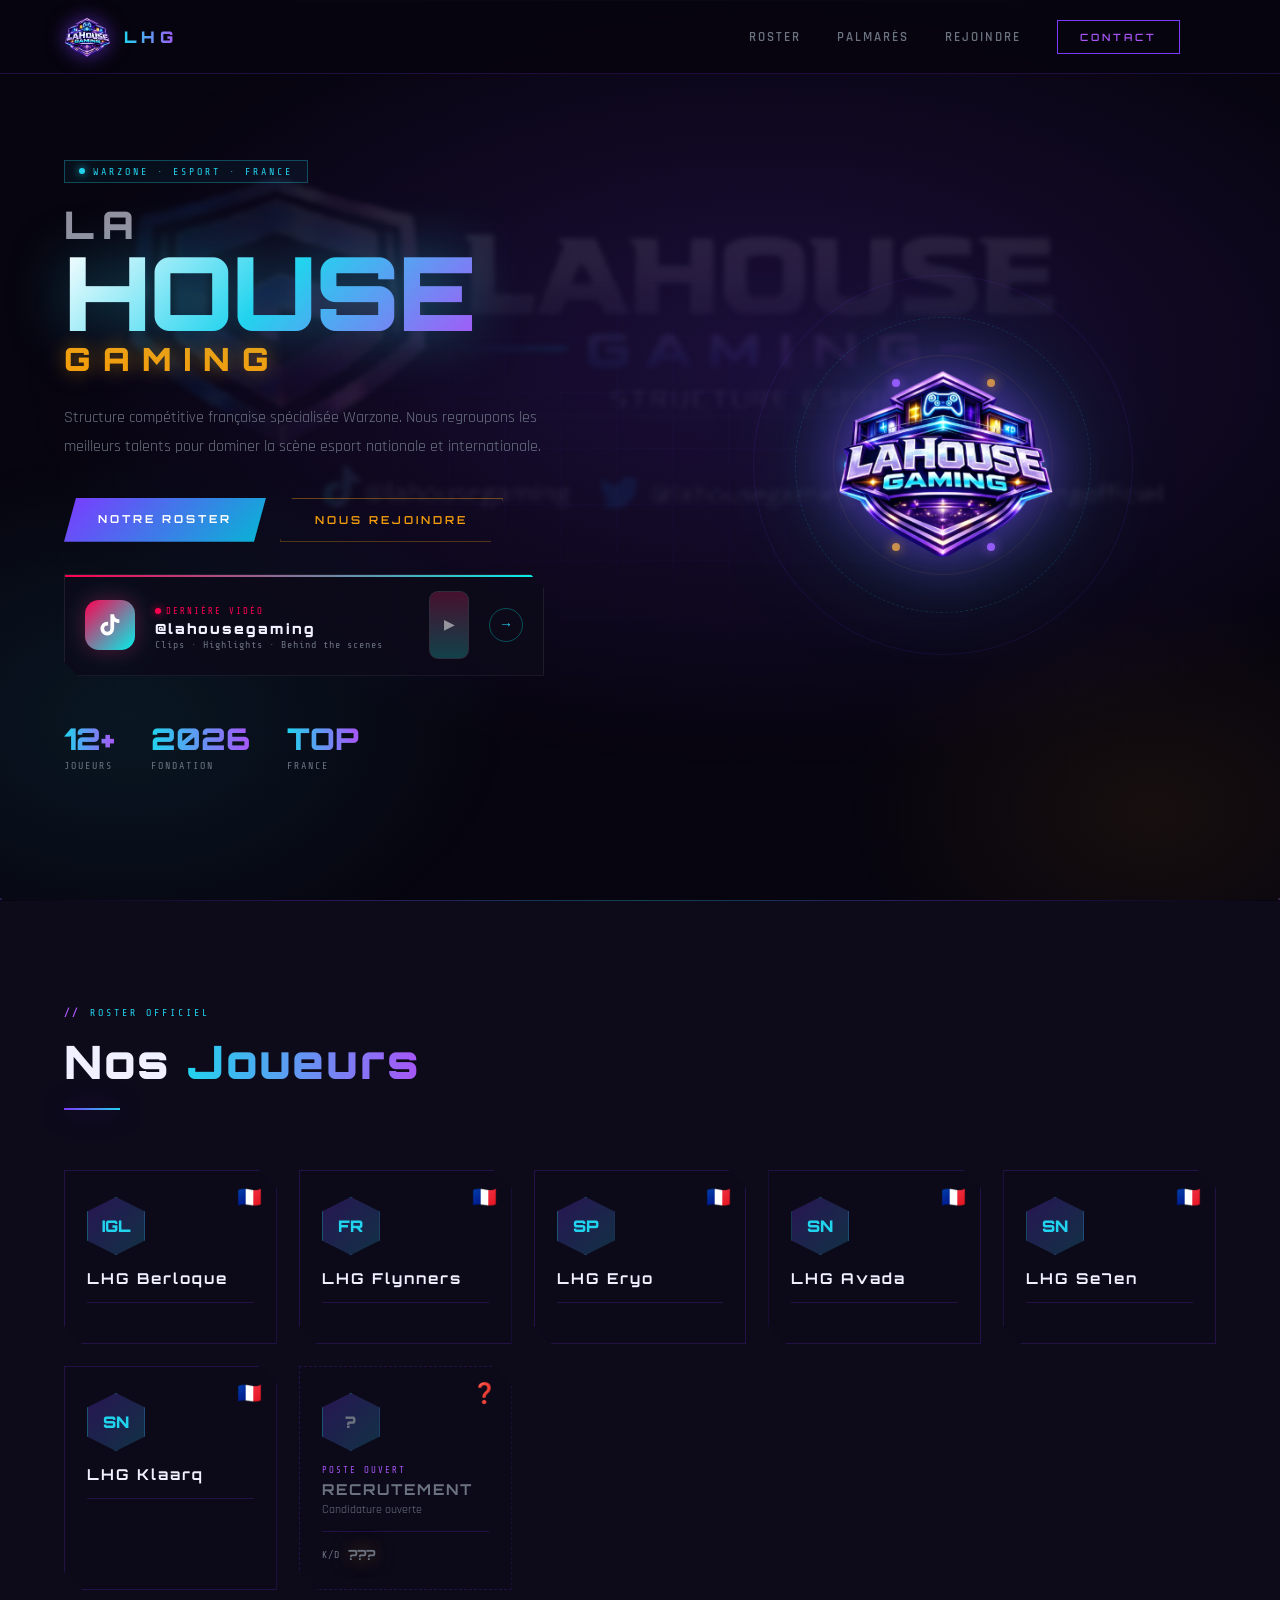
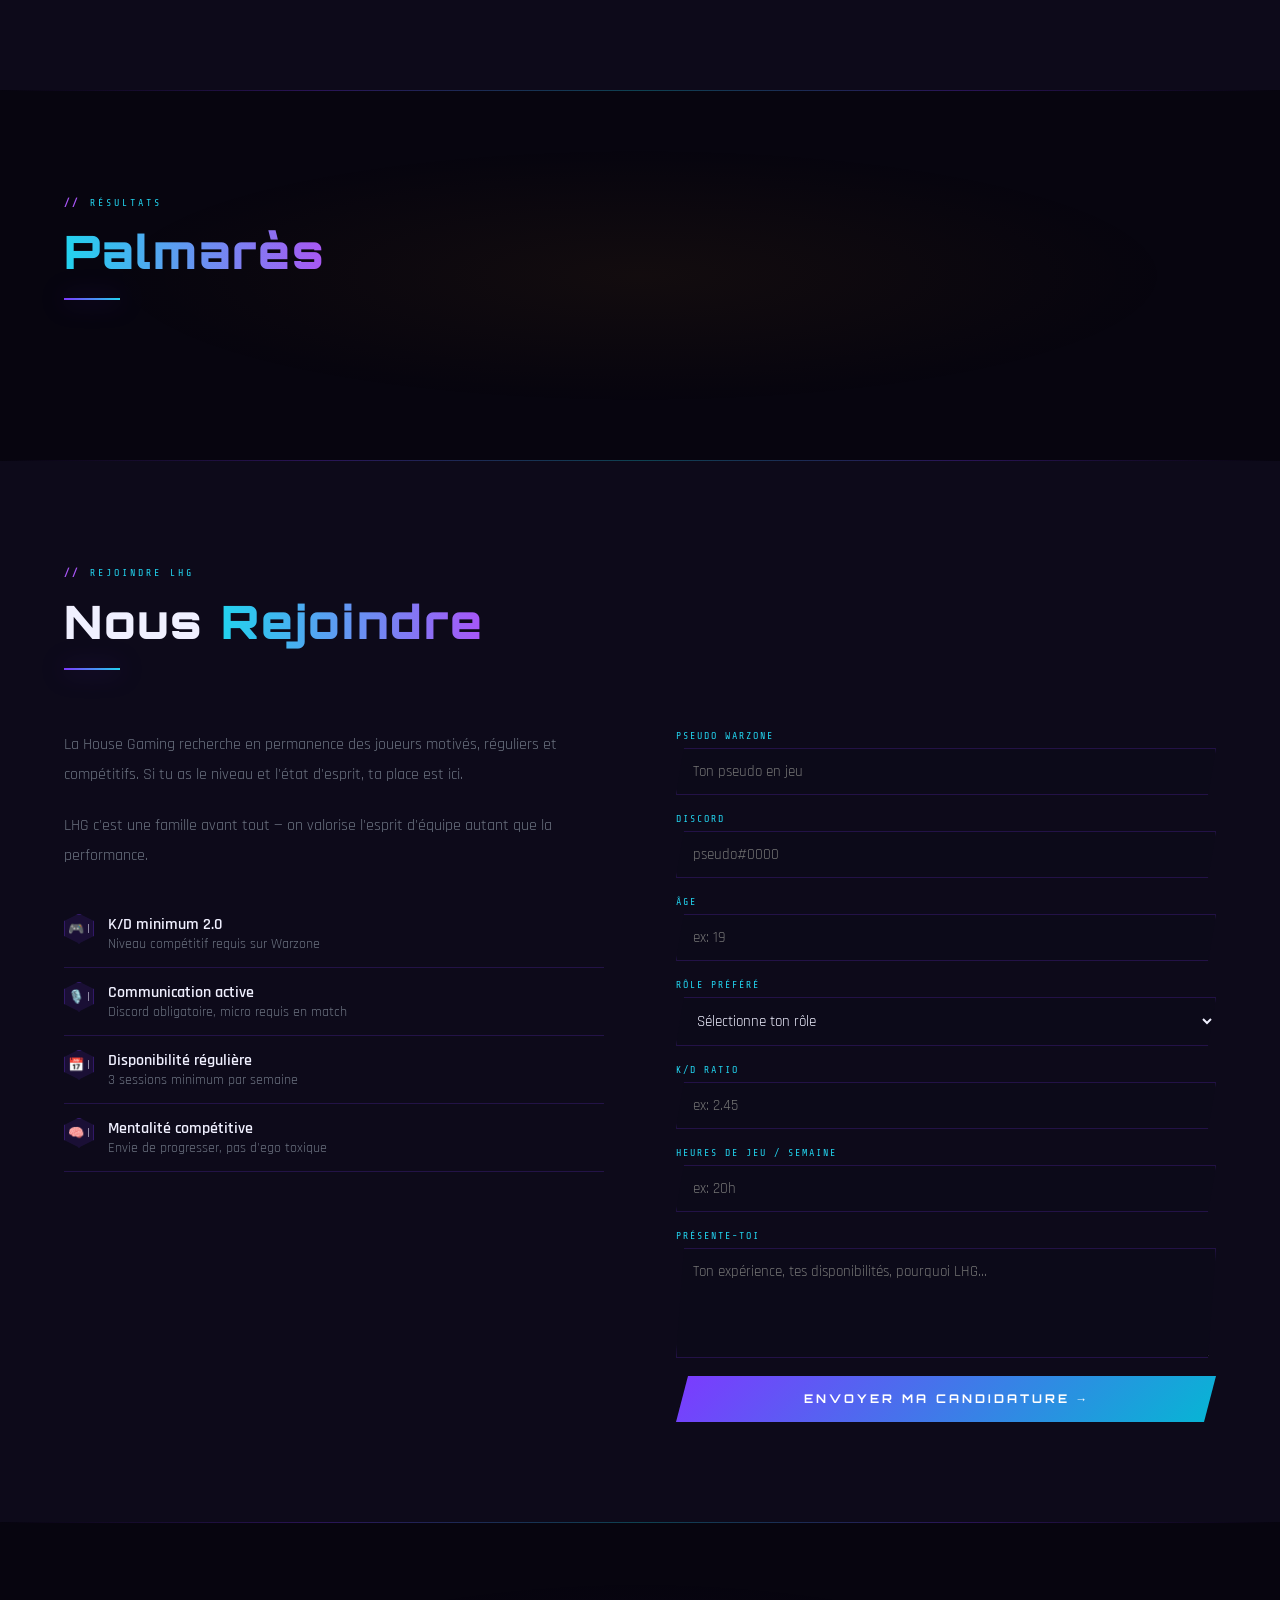
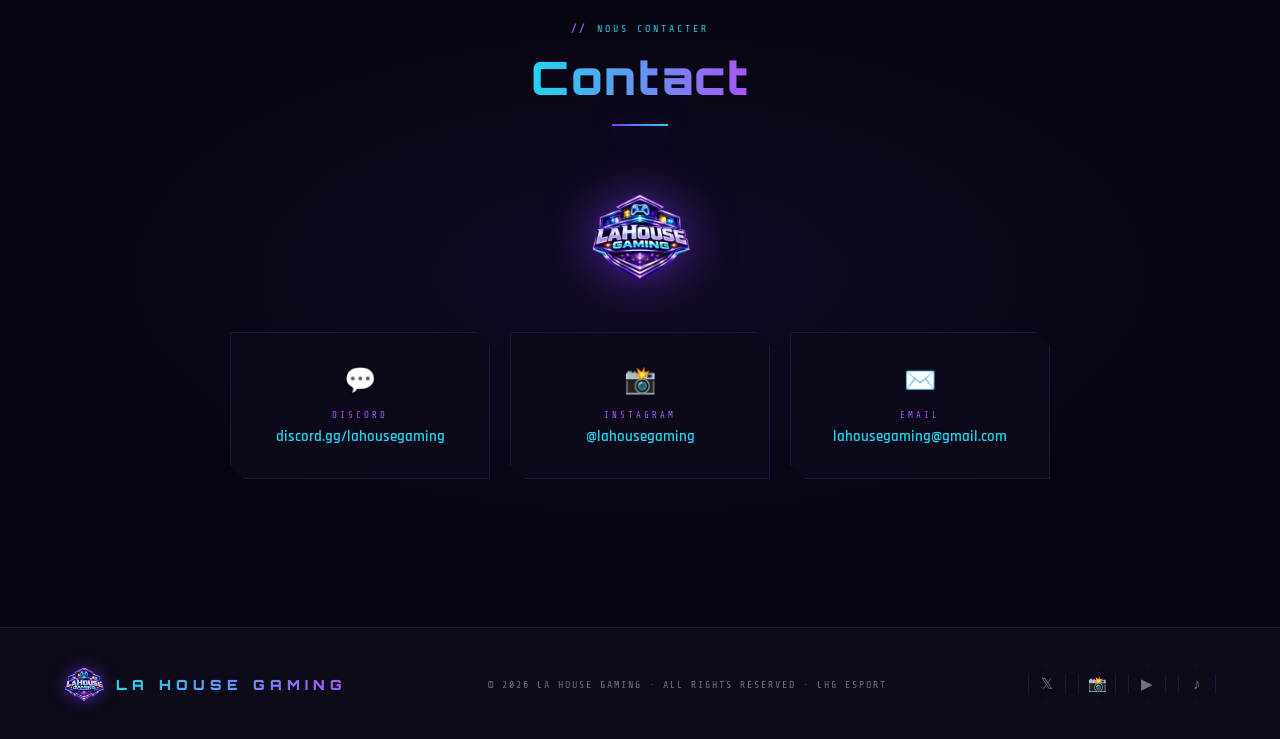
==== index.html @ 3439e213 "Add files via upload" ====
<!DOCTYPE html>
<html lang="fr">
<head>
<meta charset="UTF-8">
<meta name="viewport" content="width=device-width, initial-scale=1.0">
<title>La House Gaming | LHG — Structure Warzone Officielle</title>
<link href="https://fonts.googleapis.com/css2?family=Orbitron:wght@400;600;700;900&family=Rajdhani:wght@300;400;500;600;700&family=Share+Tech+Mono&display=swap" rel="stylesheet">
<link rel="stylesheet" href="styles.css">
</head>
<body>

<!-- CURSOR -->
<div id="cur"></div>
<div id="cur-ring"></div>
<canvas id="pc"></canvas>
<div id="toast"></div>

<!-- ANNONCE BAR -->
<div id="ann"><button class="ann-close" onclick="closeAnn()">✕</button><span id="ann-txt"></span></div>

<!-- ════════════ ADMIN LOGIN (Alt+S) ════════════ -->
<div id="adm-ov">
  <div id="adm-box">
    <button class="ac" onclick="closeLogin()">✕</button>
    <div class="at">⚙ ADMIN ACCESS</div>
    <div class="as">// ACCÈS RESTREINT · LHG STAFF ONLY</div>
    <div class="afg"><label class="afl">Identifiant</label><input type="text" id="au" class="afi" placeholder="Username" autocomplete="off"></div>
    <div class="afg"><label class="afl">Mot de passe</label><input type="password" id="apw" class="afi" placeholder="••••••••" autocomplete="off"></div>
    <div id="adm-err">⚠ Identifiants incorrects</div>
    <button class="abtn" onclick="doLogin()">CONNEXION →</button>
  </div>
</div>

<!-- ════════════ ADMIN PANEL ════════════ -->
<div id="adm-panel">
  <div class="apnav">
    <div class="apbrand"><img src="images/logo.png" alt="LHG"><span class="apbrand-t">LHG ADMIN</span><span class="ap-badge">PANEL v2.0</span></div>
    <button class="aplogt" onclick="logoutAdmin()">⏻ DÉCONNEXION</button>
  </div>
  <div class="ap-body">
    <div class="ap-top">
      <div class="ap-top-t">TABLEAU DE BORD</div>
      <div class="ap-dt" id="ap-dt"></div>
    </div>

    <!-- Tabs -->
    <div class="ap-tabs">
      <button class="ap-tab active" onclick="switchTab('overview')">📊 | Vue d'ensemble</button>
      <button class="ap-tab" onclick="switchTab('candidatures')">📋 | Candidatures</button>
      <button class="ap-tab" onclick="switchTab('content')">✏️ | Contenu</button>
      <button class="ap-tab" onclick="switchTab('design')">🎨 | Design</button>
      <button class="ap-tab" onclick="switchTab('reseaux')">🔗 | Réseaux</button>
      <button class="ap-tab" onclick="switchTab('settings')">⚙️ | Paramètres</button>
    </div>

    <!-- TAB: Overview -->
    <div class="ap-tab-content active" id="tab-overview">
      <div class="stats-grid" id="stats-grid"></div>
      <div class="apgrid">
        <div class="apc cc"><div class="apc-ico">📋 |</div><div class="apc-t">CANDIDATURES</div><div class="apc-d">Voir et gérer les candidatures reçues.</div><button class="apbtn c" onclick="switchTab('candidatures')">OUVRIR</button></div>
        <div class="apc cg"><div class="apc-ico">📢 |</div><div class="apc-t">ANNONCE RAPIDE</div><div class="apc-d">Publier un message en haut du site.</div><button class="apbtn g" onclick="openM('annonce')">PUBLIER</button></div>
        <div class="apc cv"><div class="apc-ico">👀  |</div><div class="apc-t">APERÇU SITE</div><div class="apc-d">Fermer le panel et voir le site public.</div><button class="apbtn v" onclick="closePanel()">VOIR LE SITE</button></div>
        <div class="apc cg"><div class="apc-ico">📥 |</div><div class="apc-t">EXPORTER CANDIDATURES</div><div class="apc-d">Télécharger toutes les candidatures en JSON.</div><button class="apbtn g" onclick="exportCands()">EXPORTER</button></div>
      </div>
    </div>

    <!-- TAB: Candidatures -->
    <div class="ap-tab-content" id="tab-candidatures">
      <div class="ap-st">CANDIDATURES REÇUES <span class="ap-cb" id="c-badge">0</span></div>
      <div style="display:flex;gap:10px;margin-bottom:20px;flex-wrap:wrap">
        <button class="apbtn c" onclick="filterCands('all')">Toutes</button>
        <button class="apbtn c" onclick="filterCands('new')">🆕 | Nouvelles</button>
        <button class="apbtn c" onclick="filterCands('ok')">✅ | Acceptées</button>
        <button class="apbtn c" onclick="filterCands('ko')">❌ | Refusées</button>
        <button class="apbtn g" onclick="exportCands()">💾 | Exporter JSON</button>
        <button class="apbtn r" onclick="openM('delallcands')">🗑 | Tout supprimer</button>
      </div>
      <div id="c-wrap"></div>
    </div>

    <!-- TAB: Contenu -->
    <div class="ap-tab-content" id="tab-content">
      <div class="apgrid">
        <div class="apc cv"><div class="apc-ico">✍️ |</div><div class="apc-t">TEXTE D'ACCUEIL</div><div class="apc-d">Modifier la description principale du site.</div><button class="apbtn v" onclick="openM('desc')">MODIFIER</button></div>
        <div class="apc cc"><div class="apc-ico">👥 |</div><div class="apc-t">AJOUTER JOUEUR</div><div class="apc-d">Ajouter un joueur au roster officiel.</div><button class="apbtn c" onclick="openM('roster')">AJOUTER</button></div>
        <div class="apc cg"><div class="apc-ico">🏆 |</div><div class="apc-t">AJOUTER RÉSULTAT</div><div class="apc-d">Nouveau résultat dans le palmarès.</div><button class="apbtn g" onclick="openM('palmares')">AJOUTER</button></div>
        <div class="apc cv"><div class="apc-ico">📢 |</div><div class="apc-t">BANDEAU ANNONCE</div><div class="apc-d">Message visible en haut de toutes les pages.</div><button class="apbtn v" onclick="openM('annonce')">GÉRER</button></div>
        <div class="apc cc"><div class="apc-ico">📊 |</div><div class="apc-t">STATS HERO</div><div class="apc-d">Modifier les 3 chiffres clés affichés en accueil.</div><button class="apbtn c" onclick="openM('herostats')">MODIFIER</button></div>
        <div class="apc cg"><div class="apc-ico">🎮 |</div><div class="apc-t">CRITÈRES RECRUTEMENT</div><div class="apc-d">Changer le K/D minimum et les critères affichés.</div><button class="apbtn g" onclick="openM('recrit')">MODIFIER</button></div>
        <div class="apc cv"><div class="apc-ico">📱 |</div><div class="apc-t">LIEN TIKTOK</div><div class="apc-d">Mettre à jour l'URL du compte TikTok.</div><button class="apbtn v" onclick="openM('tiktok')">MODIFIER</button></div>
        <div class="apc cc"><div class="apc-ico">🗓️ |</div><div class="apc-t">PROCHAIN TOURNOI</div><div class="apc-d">Afficher un compte à rebours sur le site.</div><button class="apbtn c" onclick="openM('countdown')">CONFIGURER</button></div>
      </div>
    </div>

    <!-- TAB: Design -->
    <div class="ap-tab-content" id="tab-design">
      <div class="apgrid">
        <div class="apc cv"><div class="apc-ico">🎨 |</div><div class="apc-t">COULEUR PRINCIPALE</div><div class="apc-d">Changer la couleur cyan du site en temps réel.</div><button class="apbtn v" onclick="openM('color1')">CHANGER</button></div>
        <div class="apc cg"><div class="apc-ico">💜 |</div><div class="apc-t">COULEUR VIOLET</div><div class="apc-d">Modifier la couleur violet/accent secondaire.</div><button class="apbtn g" onclick="openM('color2')">CHANGER</button></div>
        <div class="apc cc"><div class="apc-ico">✨ |</div><div class="apc-t">INTENSITÉ PARTICULES</div><div class="apc-d">Régler le nombre de particules en arrière-plan.</div><button class="apbtn c" onclick="openM('particles')">RÉGLER</button></div>
        <div class="apc cv"><div class="apc-ico">🖼️ |</div><div class="apc-t">TITRE DU SITE</div><div class="apc-d">Modifier le titre affiché dans l'onglet du navigateur.</div><button class="apbtn v" onclick="openM('title')">MODIFIER</button></div>
        <div class="apc cg"><div class="apc-ico">🌑 |</div><div class="apc-t">MODE SOMBRE/CLAIR</div><div class="apc-d">Basculer entre différents thèmes de fond.</div><button class="apbtn g" onclick="openM('theme')">CHANGER</button></div>
        <div class="apc cc"><div class="apc-ico">🔠 |</div><div class="apc-t">SLOGAN HERO</div><div class="apc-d">Modifier le texte "WARZONE · ESPORT · FRANCE".</div><button class="apbtn c" onclick="openM('slogan')">MODIFIER</button></div>
      </div>
    </div>

    <!-- TAB: Réseaux -->
    <div class="ap-tab-content" id="tab-reseaux">
      <div class="apgrid">
        <div class="apc cv"><div class="apc-ico">🔗 |</div><div class="apc-t">LIENS SOCIAUX</div><div class="apc-d">Discord, Instagram, Email de contact.</div><button class="apbtn v" onclick="openM('socials')">MODIFIER</button></div>
        <div class="apc cc"><div class="apc-ico">🎵 |</div><div class="apc-t">TIKTOK</div><div class="apc-d">URL et description de la bannière TikTok.</div><button class="apbtn c" onclick="openM('tiktok')">MODIFIER</button></div>
        <div class="apc cg"><div class="apc-ico">🐦 |</div><div class="apc-t">TWITTER / X</div><div class="apc-d">Lien vers le compte Twitter/X de la structure.</div><button class="apbtn g" onclick="openM('twitter')">MODIFIER</button></div>
        <div class="apc cv"><div class="apc-ico">📺 |</div><div class="apc-t">TWITCH / YOUTUBE</div><div class="apc-d">Lien vers le stream ou la chaîne YouTube.</div><button class="apbtn v" onclick="openM('stream')">MODIFIER</button></div>
      </div>
    </div>

    <!-- TAB: Paramètres -->
    <div class="ap-tab-content" id="tab-settings">
      <div class="apgrid">
        <div class="apc cg"><div class="apc-ico">🔒 | </div><div class="apc-t">MOT DE PASSE ADMIN</div><div class="apc-d">Modifier les identifiants de connexion.</div><button class="apbtn g" onclick="openM('pass')">MODIFIER</button></div>
        <div class="apc cc"><div class="apc-ico">💾 |</div><div class="apc-t">SAUVEGARDER CONFIG</div><div class="apc-d">Exporter toute la configuration du site en JSON.</div><button class="apbtn c" onclick="exportConfig()">EXPORTER</button></div>
        <div class="apc cv"><div class="apc-ico">📂 |</div><div class="apc-t">IMPORTER CONFIG</div><div class="apc-d">Restaurer une configuration depuis un fichier JSON.</div><button class="apbtn v" onclick="openM('import')">IMPORTER</button></div>
        <div class="apc cr"><div class="apc-ico">🗑️ |</div><div class="apc-t">RÉINITIALISER</div><div class="apc-d">Remettre tout à zéro (irréversible).</div><button class="apbtn r" onclick="openM('reset')">RESET</button></div>
      </div>
    </div>

  </div>
</div>

<!-- SUB MODAL -->
<div id="ap-mod">
  <div class="apmbox">
    <button class="apmc" onclick="closeM()">✕</button>
    <div class="apmt" id="apm-t">—</div>
    <div id="apm-b"></div>
  </div>
</div>

<!-- ════════════ SITE PUBLIC ════════════ -->
<nav id="main-nav">
  <a href="#hero" class="nav-brand">
    <img src="images/logo.png" alt="LHG" class="nav-logo-img">
    <span class="nav-wm">LHG</span>
  </a>
  <ul class="nav-links">
    <li><a href="#roster">Roster</a></li>
    <li><a href="#palmares">Palmarès</a></li>
    <li><a href="#recrutement">Rejoindre</a></li>
    <li><a href="#contact" class="nav-cta">Contact</a></li>
    <li><div id="adm-badge" onclick="togglePanel()">⚙ ADMIN</div></li>
  </ul>
</nav>

<section id="hero">
  <div class="h-banner"><img src="images/banniere.png" alt="LHG bannière"></div>
  <div class="h-bg"></div><div class="h-grid"></div><div class="h-scan"></div>
  <div class="h-inner max">
    <div>
      <div class="h-eyebrow"><span class="dot"></span><span id="hero-slogan">WARZONE · ESPORT · FRANCE</span></div>
      <h1 class="h-h1"><span class="h1a">LA</span><span class="h1b">HOUSE</span><span class="h1c">GAMING</span></h1>
      <p class="h-sub" id="hero-desc">Structure compétitive française spécialisée Warzone. Nous regroupons les meilleurs talents pour dominer la scène esport nationale et internationale.</p>
      <div class="h-btns">
        <a href="#roster" class="btn-p">Notre Roster</a>
        <a href="#recrutement" class="btn-g">Nous rejoindre</a>
      </div>
      <!-- TIKTOK BANNER -->
      <div class="tt-wrap">
        <a id="tt-link" href="https://www.tiktok.com/@lahousegaming" target="_blank" rel="noopener" class="tt-ban">
          <div class="tt-ico"><svg viewBox="0 0 24 24" xmlns="http://www.w3.org/2000/svg"><path d="M19.59 6.69a4.83 4.83 0 0 1-3.77-4.25V2h-3.45v13.67a2.89 2.89 0 0 1-2.88 2.5 2.89 2.89 0 0 1-2.89-2.89 2.89 2.89 0 0 1 2.89-2.89c.28 0 .54.04.79.1V9.01a6.32 6.32 0 0 0-.79-.05 6.34 6.34 0 0 0-6.34 6.34 6.34 6.34 0 0 0 6.34 6.34 6.34 6.34 0 0 0 6.33-6.34V8.69a8.18 8.18 0 0 0 4.78 1.52V6.75a4.85 4.85 0 0 1-1.01-.06z"/></svg></div>
          <div class="tt-info">
            <div class="tt-live">DERNIÈRE VIDÉO</div>
            <div class="tt-name" id="tt-name">@lahousegaming</div>
            <div class="tt-desc" id="tt-desc">Clips · Highlights · Behind the scenes</div>
          </div>
          <div class="tt-ph"></div>
          <div class="tt-arr">→</div>
        </a>
      </div>
      <div class="h-stats" id="hero-stats-el">
        <div class="hst"><div class="hst-n" id="hs1n">12+</div><div class="hst-l" id="hs1l">Joueurs</div></div>
        <div class="hst"><div class="hst-n" id="hs2n">2026</div><div class="hst-l" id="hs2l">Fondation</div></div>
        <div class="hst"><div class="hst-n" id="hs3n">TOP</div><div class="hst-l" id="hs3l">France</div></div>
      </div>
      <!-- COUNTDOWN (hidden by default) -->
      <div id="countdown-wrap" style="display:none;margin-top:24px;padding:16px 20px;background:rgba(13,10,26,.9);border:1px solid rgba(245,158,11,.3);max-width:480px;clip-path:polygon(0 0,calc(100% - 12px) 0,100% 12px,100% 100%,12px 100%,0 calc(100% - 12px))">
        <div style="font-family:'Share Tech Mono',monospace;font-size:9px;letter-spacing:3px;color:var(--go);margin-bottom:10px" id="cd-label">⏱ PROCHAIN TOURNOI</div>
        <div style="display:flex;gap:20px" id="cd-display">
          <div style="text-align:center"><div style="font-family:'Orbitron',monospace;font-size:24px;font-weight:900;color:var(--go)" id="cd-d">00</div><div style="font-family:'Share Tech Mono',monospace;font-size:9px;color:var(--dm)">JOURS</div></div>
          <div style="text-align:center"><div style="font-family:'Orbitron',monospace;font-size:24px;font-weight:900;color:var(--cy)" id="cd-h">00</div><div style="font-family:'Share Tech Mono',monospace;font-size:9px;color:var(--dm)">HEURES</div></div>
          <div style="text-align:center"><div style="font-family:'Orbitron',monospace;font-size:24px;font-weight:900;color:var(--vb)" id="cd-m">00</div><div style="font-family:'Share Tech Mono',monospace;font-size:9px;color:var(--dm)">MIN</div></div>
          <div style="text-align:center"><div style="font-family:'Orbitron',monospace;font-size:24px;font-weight:900;color:var(--wh)" id="cd-s">00</div><div style="font-family:'Share Tech Mono',monospace;font-size:9px;color:var(--dm)">SEC</div></div>
        </div>
      </div>
    </div>
    <div class="h-right">
      <div class="logo-stage">
        <div class="lr"></div><div class="lr"></div><div class="lr"></div>
        <div class="lr-dots" id="rdots"></div>
        <div class="logo-wrap"><img src="images/logo.png" alt="La House Gaming"></div>
      </div>
    </div>
  </div>
</section>
<div class="divider"></div>

<section id="roster"><div class="max">
  <div class="sh"><div class="stag">Roster Officiel</div><h2 class="stit">Nos <span>Joueurs</span></h2><div class="sline"></div></div>
  <div class="rgrid" id="roster-grid">
    <div class="pc"><div class="pc-flag">🇫🇷</div><div class="pc-hex">IGL</div><div class="pc-role"></div><div class="pc-name">LHG Berloque</div><div class="pc-real"></div><div class="pc-kd"><span class="kl"></span><span class="kv"></span></div></div>
    <div class="pc"><div class="pc-flag">🇫🇷</div><div class="pc-hex">FR</div><div class="pc-role"></div><div class="pc-name">LHG Flynners</div><div class="pc-real"></div><div class="pc-kd"><span class="kl"></span><span class="kv"></span></div></div>
    <div class="pc"><div class="pc-flag">🇫🇷</div><div class="pc-hex">SP</div><div class="pc-role"></div><div class="pc-name">LHG Eryo</div><div class="pc-real"></div><div class="pc-kd"><span class="kl"></span><span class="kv"></span></div></div>
    <div class="pc"><div class="pc-flag">🇫🇷</div><div class="pc-hex">SN</div><div class="pc-role"></div><div class="pc-name">LHG Avada</div><div class="pc-real"></div><div class="pc-kd"><span class="kl"></span><span class="kv"></span></div></div>
    <div class="pc"><div class="pc-flag">🇫🇷</div><div class="pc-hex">SN</div><div class="pc-role"></div><div class="pc-name">LHG Se7en</div><div class="pc-real"></div><div class="pc-kd"><span class="kl"></span><span class="kv"></span></div></div>
    <div class="pc"><div class="pc-flag">🇫🇷</div><div class="pc-hex">SN</div><div class="pc-role"></div><div class="pc-name">LHG Klaarq</div><div class="pc-real"></div><div class="pc-kd"><span class="kl"></span><span class="kv"></span></div></div>
    <div class="pc" style="opacity:.4;border-style:dashed"><div class="pc-flag">❓</div><div class="pc-hex" style="color:var(--dm)">?</div><div class="pc-role">Poste ouvert</div><div class="pc-name" style="color:var(--dm)">RECRUTEMENT</div><div class="pc-real">Candidature ouverte</div><div class="pc-kd"><span class="kl">K/D</span><span class="kv" style="color:var(--dm)">???</span></div></div>
  </div>
</div></section>
<div class="divider"></div>

<section id="palmares"><div class="max">
  <div class="sh"><div class="stag">Résultats</div><h2 class="stit"><span>Palmarès</span></h2><div class="sline"></div></div>
  <div class="plist" id="palm-list">
  </div>
</div></section>
<div class="divider"></div>

<section id="recrutement"><div class="max">
  <div class="sh"><div class="stag">Rejoindre LHG</div><h2 class="stit">Nous <span>Rejoindre</span></h2><div class="sline"></div></div>
  <div class="rgd">
    <div class="ri">
      <p>La House Gaming recherche en permanence des joueurs motivés, réguliers et compétitifs. Si tu as le niveau et l'état d'esprit, ta place est ici.</p>
      <p>LHG c'est une famille avant tout — on valorise l'esprit d'équipe autant que la performance.</p>
      <div class="rl">
        <div class="rr"><div class="ric">🎮 |</div><div class="rt"><strong id="req1-t">K/D minimum 2.0</strong><span id="req1-d">Niveau compétitif requis sur Warzone</span></div></div>
        <div class="rr"><div class="ric">🎙️ |</div><div class="rt"><strong id="req2-t">Communication active</strong><span id="req2-d">Discord obligatoire, micro requis en match</span></div></div>
        <div class="rr"><div class="ric">📅 |</div><div class="rt"><strong id="req3-t">Disponibilité régulière</strong><span id="req3-d">3 sessions minimum par semaine</span></div></div>
        <div class="rr"><div class="ric">🧠 |</div><div class="rt"><strong id="req4-t">Mentalité compétitive</strong><span id="req4-d">Envie de progresser, pas d'ego toxique</span></div></div>
      </div>
    </div>
    <div>
      <div class="rf" id="cand-form">
        <div class="fg"><label class="fl">Pseudo Warzone</label><input type="text" class="fi" id="cf-p" placeholder="Ton pseudo en jeu"></div>
        <div class="fg"><label class="fl">Discord</label><input type="text" class="fi" id="cf-d" placeholder="pseudo#0000"></div>
        <div class="fg"><label class="fl">Âge</label><input type="text" class="fi" id="cf-a" placeholder="ex: 19"></div>
        <div class="fg"><label class="fl">Rôle préféré</label><select class="fs" id="cf-r"><option value="">Sélectionne ton rôle</option><option>IGL / Capitaine</option><option>Fragger</option><option>Support</option><option>Sniper</option><option>Flex</option></select></div>
        <div class="fg"><label class="fl">K/D ratio</label><input type="text" class="fi" id="cf-k" placeholder="ex: 2.45"></div>
        <div class="fg"><label class="fl">Heures de jeu / semaine</label><input type="text" class="fi" id="cf-h" placeholder="ex: 20h"></div>
        <div class="fg"><label class="fl">Présente-toi</label><textarea class="fta" id="cf-b" placeholder="Ton expérience, tes disponibilités, pourquoi LHG..."></textarea></div>
        <button class="fsub" onclick="submitCand()">Envoyer ma candidature →</button>
      </div>
      <div id="cs"><div class="csi">✅ |</div><p>CANDIDATURE ENVOYÉE !<br>On reviendra vers toi sur Discord sous 48h.</p></div>
    </div>
  </div>
</div></section>
<div class="divider"></div>

<section id="contact"><div class="cwrap max">
  <div class="sh" style="text-align:center;display:flex;flex-direction:column;align-items:center">
    <div class="stag">Nous contacter</div><h2 class="stit"><span>Contact</span></h2><div class="sline" style="margin:18px auto 0"></div>
  </div>
  <div class="clogo"><img src="images/logo.png" alt="LHG"></div>
  <div class="ccards">
    <div class="cc"><div class="cc-ico">💬</div><div class="cc-type">Discord</div><div class="cc-val"><a href="#" id="lk-d">discord.gg/lahousegaming</a></div></div>
    <div class="cc"><div class="cc-ico">📸</div><div class="cc-type">Instagram</div><div class="cc-val"><a href="#" id="lk-i">@lahousegaming</a></div></div>
    <div class="cc"><div class="cc-ico">✉️</div><div class="cc-type">Email</div><div class="cc-val"><a href="#" id="lk-e">lahousegaming@gmail.com</a></div></div>
  </div>
</div></section>

<footer>
  <div class="fb"><img src="images/logo.png" alt="LHG"><span class="fb-n">LA HOUSE GAMING</span></div>
  <div class="fc">© 2026 LA HOUSE GAMING · ALL RIGHTS RESERVED · LHG ESPORT</div>
  <div class="fso"><a class="sb" href="#" id="lk-tw">𝕏</a><a class="sb" href="#" id="lk-ig">📸</a><a class="sb" href="#" id="lk-yt">▶</a><a class="sb" href="#" id="lk-tk">♪</a></div>
</footer>

<script src="app.js"></script>
</body>
</html>
---- styles.css ----
:root{
  --bg:#07050f;--bg2:#0d0a1a;--bg3:#110e22;
  --vi:#7c3aff;--vb:#a855f7;
  --cy:#22d3ee;--cg:#06b6d4;
  --go:#f59e0b;--gl:#fcd34d;
  --wh:#f0f0ff;--dm:#6b7280;
  --br:rgba(124,58,255,.2);
  --gv:0 0 24px rgba(124,58,255,.5),0 0 60px rgba(124,58,255,.15);
  --gc:0 0 24px rgba(34,211,238,.5),0 0 60px rgba(34,211,238,.12);
  --gg:0 0 20px rgba(245,158,11,.5),0 0 50px rgba(245,158,11,.1);
}
*,*::before,*::after{margin:0;padding:0;box-sizing:border-box}
html{scroll-behavior:smooth}
body{background:var(--bg);color:var(--wh);font-family:'Rajdhani',sans-serif;overflow-x:hidden}
::-webkit-scrollbar{width:3px}::-webkit-scrollbar-track{background:var(--bg)}::-webkit-scrollbar-thumb{background:linear-gradient(var(--vi),var(--cy));border-radius:2px}

/* ── CURSOR ── */
#cur,#cur-ring{position:fixed;pointer-events:none;z-index:99999;transform:translate(-50%,-50%);top:-100px;left:-100px}
#cur{width:10px;height:10px;background:var(--cy);border-radius:50%;box-shadow:var(--gc);transition:transform .12s,background .2s}
#cur-ring{width:36px;height:36px;border:1.5px solid rgba(168,85,247,.6);border-radius:50%;transition:transform .1s}
body.cur-hover #cur{transform:translate(-50%,-50%) scale(2.4);background:var(--vb)}
body.cur-hover #cur-ring{transform:translate(-50%,-50%) scale(1.7)}
body.cur-click #cur{transform:translate(-50%,-50%) scale(.7)}

/* ── NAV ── */
nav{position:fixed;top:0;left:0;right:0;z-index:1000;height:74px;padding:0 64px;display:flex;align-items:center;justify-content:space-between;background:rgba(7,5,15,.9);backdrop-filter:blur(24px);border-bottom:1px solid var(--br);transition:background .3s}
.nav-brand{display:flex;align-items:center;gap:14px;text-decoration:none}
.nav-logo-img{height:46px;width:auto;filter:drop-shadow(0 0 10px rgba(124,58,255,.6));transition:filter .3s}
.nav-brand:hover .nav-logo-img{filter:drop-shadow(0 0 20px rgba(34,211,238,.8))}
.nav-wm{font-family:'Orbitron',monospace;font-weight:900;font-size:16px;letter-spacing:5px;background:linear-gradient(90deg,var(--cy),var(--vb));-webkit-background-clip:text;-webkit-text-fill-color:transparent}
.nav-links{display:flex;align-items:center;gap:36px;list-style:none}
.nav-links a{font-family:'Rajdhani',sans-serif;font-weight:600;font-size:13px;letter-spacing:2px;text-decoration:none;color:var(--dm);text-transform:uppercase;transition:color .25s;position:relative}
.nav-links a::after{content:'';position:absolute;bottom:-4px;left:0;width:0;height:1px;background:var(--cy);box-shadow:var(--gc);transition:width .3s}
.nav-links a:hover{color:var(--cy)}.nav-links a:hover::after{width:100%}
.nav-cta{padding:10px 22px;border:1px solid var(--vi)!important;color:var(--vb)!important;font-family:'Orbitron',monospace!important;font-size:10px!important;letter-spacing:3px!important;transition:all .3s!important}
.nav-cta:hover{background:var(--vi)!important;color:#fff!important;box-shadow:var(--gv)!important}
.nav-cta::after{display:none!important}
#adm-badge{display:none;align-items:center;gap:6px;padding:6px 14px;background:rgba(245,158,11,.1);border:1px solid rgba(245,158,11,.4);font-family:'Share Tech Mono',monospace;font-size:9px;letter-spacing:2px;color:var(--go);cursor:pointer;transition:all .3s}
#adm-badge.on{display:flex}
#adm-badge:hover{background:rgba(245,158,11,.22)}
#adm-badge::before{content:'';width:6px;height:6px;border-radius:50%;background:var(--go);box-shadow:0 0 8px var(--go);animation:bl 1.5s infinite}
@keyframes bl{0%,100%{opacity:1}50%{opacity:.1}}

/* ── HERO ── */
#hero{min-height:100vh;display:flex;align-items:center;justify-content:center;position:relative;overflow:hidden;padding:90px 64px 60px}
.h-bg{position:absolute;inset:0;background:radial-gradient(ellipse 90% 70% at 60% 40%,rgba(124,58,255,.18) 0%,transparent 65%),radial-gradient(ellipse 50% 50% at 10% 80%,rgba(34,211,238,.09) 0%,transparent 60%),radial-gradient(ellipse 40% 40% at 90% 90%,rgba(245,158,11,.07) 0%,transparent 60%)}
.h-grid{position:absolute;inset:0;background-image:linear-gradient(rgba(124,58,255,.04) 1px,transparent 1px),linear-gradient(90deg,rgba(124,58,255,.04) 1px,transparent 1px);background-size:56px 56px;mask-image:radial-gradient(ellipse at center,rgba(0,0,0,.9) 0%,transparent 75%)}
.h-scan{position:absolute;top:0;left:0;right:0;height:1px;background:linear-gradient(90deg,transparent,var(--cy),transparent);animation:scan 5s linear infinite;opacity:.5}
@keyframes scan{0%{top:0}100%{top:100%}}
.h-banner{position:absolute;inset:0;z-index:0;overflow:hidden}
.h-banner img{width:100%;height:100%;object-fit:cover;opacity:.1;filter:blur(2px) saturate(1.5)}
.h-inner{position:relative;z-index:1;max-width:1240px;width:100%;display:grid;grid-template-columns:1fr 1fr;gap:60px;align-items:center}
.h-eyebrow{display:inline-flex;align-items:center;gap:8px;padding:5px 14px;border:1px solid rgba(34,211,238,.3);background:rgba(34,211,238,.05);font-family:'Share Tech Mono',monospace;font-size:10px;letter-spacing:3px;color:var(--cy);margin-bottom:24px;animation:fu .8s ease forwards;opacity:0}
.h-eyebrow .dot{width:6px;height:6px;border-radius:50%;background:var(--cy);box-shadow:0 0 8px var(--cy);animation:bl 1.5s infinite}
.h-h1{font-family:'Orbitron',monospace;font-weight:900;line-height:.95;animation:fu .8s .15s ease forwards;opacity:0}
.h1a{display:block;font-size:clamp(20px,3vw,38px);color:rgba(240,240,255,.6);letter-spacing:8px}
.h1b{display:block;font-size:clamp(54px,8vw,104px);letter-spacing:-2px;background:linear-gradient(135deg,#fff 0%,var(--cy) 40%,var(--vb) 80%);-webkit-background-clip:text;-webkit-text-fill-color:transparent;filter:drop-shadow(0 0 30px rgba(34,211,238,.4))}
.h1c{display:block;font-size:clamp(18px,2.5vw,32px);letter-spacing:12px;color:var(--go);text-shadow:var(--gg);margin-top:4px}
.h-sub{font-size:16px;line-height:1.85;color:var(--dm);max-width:480px;margin:28px 0 36px;animation:fu .8s .3s ease forwards;opacity:0}
.h-btns{display:flex;gap:14px;flex-wrap:wrap;animation:fu .8s .45s ease forwards;opacity:0}
.btn-p{padding:14px 34px;background:linear-gradient(135deg,var(--vi),var(--cg));color:#fff;font-family:'Orbitron',monospace;font-size:11px;font-weight:700;letter-spacing:3px;text-decoration:none;text-transform:uppercase;cursor:pointer;clip-path:polygon(12px 0%,100% 0%,calc(100% - 12px) 100%,0% 100%);transition:all .3s;border:none}
.btn-p:hover{box-shadow:0 0 30px rgba(124,58,255,.5),0 0 60px rgba(34,211,238,.2);transform:translateY(-2px)}
.btn-g{padding:14px 34px;background:transparent;color:var(--go);font-family:'Orbitron',monospace;font-size:11px;font-weight:600;letter-spacing:3px;text-decoration:none;text-transform:uppercase;cursor:pointer;clip-path:polygon(12px 0%,100% 0%,calc(100% - 12px) 100%,0% 100%);border:1px solid rgba(245,158,11,.4);transition:all .3s}
.btn-g:hover{border-color:var(--go);box-shadow:var(--gg)}
.h-stats{display:flex;gap:36px;margin-top:44px;animation:fu .8s .6s ease forwards;opacity:0}
.hst-n{font-family:'Orbitron',monospace;font-size:30px;font-weight:900;background:linear-gradient(90deg,var(--cy),var(--vb));-webkit-background-clip:text;-webkit-text-fill-color:transparent}
.hst-l{font-family:'Share Tech Mono',monospace;font-size:10px;letter-spacing:2px;color:var(--dm);text-transform:uppercase;margin-top:3px}
.h-right{display:flex;align-items:center;justify-content:center;animation:fu .8s .25s ease forwards;opacity:0}
.logo-stage{position:relative;width:380px;height:380px;display:flex;align-items:center;justify-content:center}
.lr{position:absolute;border-radius:50%;border:1px solid;animation:sp linear infinite}
.lr:nth-child(1){width:100%;height:100%;border-color:rgba(124,58,255,.12);animation-duration:35s}
.lr:nth-child(2){width:78%;height:78%;border-color:rgba(34,211,238,.15);border-style:dashed;animation-duration:22s;animation-direction:reverse}
.lr:nth-child(3){width:58%;height:58%;border-color:rgba(245,158,11,.1);animation-duration:16s}
@keyframes sp{to{transform:rotate(360deg)}}
.lr-dots{position:absolute;inset:0}
.rd{position:absolute;width:8px;height:8px;border-radius:50%}
.rd.c{background:var(--cy);box-shadow:0 0 12px var(--cy)}.rd.v{background:var(--vb);box-shadow:0 0 12px var(--vb)}.rd.g{background:var(--go);box-shadow:0 0 12px var(--go)}
.logo-wrap{position:relative;z-index:2}
.logo-wrap img{width:220px;height:220px;object-fit:contain;filter:drop-shadow(0 0 30px rgba(124,58,255,.6)) drop-shadow(0 0 60px rgba(34,211,238,.3));animation:lp 3s ease-in-out infinite}
@keyframes lp{0%,100%{filter:drop-shadow(0 0 30px rgba(124,58,255,.6)) drop-shadow(0 0 60px rgba(34,211,238,.25))}50%{filter:drop-shadow(0 0 50px rgba(124,58,255,.9)) drop-shadow(0 0 80px rgba(34,211,238,.45))}}
@keyframes fu{from{opacity:0;transform:translateY(28px)}to{opacity:1;transform:translateY(0)}}

/* ── TIKTOK BANNER ── */
.tt-wrap{animation:fu .8s .75s ease forwards;opacity:0;margin-top:32px;max-width:480px}
.tt-ban{display:flex;align-items:center;gap:20px;padding:16px 20px;background:rgba(13,10,26,.9);border:1px solid rgba(255,255,255,.08);position:relative;overflow:hidden;text-decoration:none;cursor:pointer;transition:all .35s;clip-path:polygon(0 0,calc(100% - 14px) 0,100% 14px,100% 100%,14px 100%,0 calc(100% - 14px))}
.tt-ban::before{content:'';position:absolute;inset:0;background:linear-gradient(135deg,rgba(255,0,80,.07),rgba(0,242,234,.07));opacity:0;transition:opacity .35s}
.tt-ban::after{content:'';position:absolute;top:0;left:0;right:0;height:2px;background:linear-gradient(90deg,#ff0050,#00f2ea,#ff0050);background-size:200%;animation:tts 2.5s linear infinite}
@keyframes tts{0%{background-position:0%}100%{background-position:200%}}
.tt-ban:hover{border-color:rgba(0,242,234,.4);transform:translateY(-3px);box-shadow:0 16px 40px rgba(0,0,0,.5),0 0 30px rgba(0,242,234,.1)}
.tt-ban:hover::before{opacity:1}
.tt-ico{width:50px;height:50px;flex-shrink:0;background:linear-gradient(135deg,#ff0050,#00f2ea);border-radius:14px;display:flex;align-items:center;justify-content:center;box-shadow:0 0 20px rgba(255,0,80,.3),0 0 40px rgba(0,242,234,.15)}
.tt-ico svg{width:26px;height:26px;fill:#fff}
.tt-info{flex:1;min-width:0}
.tt-live{display:inline-flex;align-items:center;gap:5px;font-family:'Share Tech Mono',monospace;font-size:9px;letter-spacing:2px;color:#ff0050;margin-bottom:4px;text-transform:uppercase}
.tt-live::before{content:'';width:6px;height:6px;border-radius:50%;background:#ff0050;box-shadow:0 0 8px #ff0050;animation:bl 1.2s infinite}
.tt-name{font-family:'Orbitron',monospace;font-weight:900;font-size:14px;letter-spacing:2px;color:var(--wh);margin-bottom:2px}
.tt-desc{font-family:'Share Tech Mono',monospace;font-size:10px;letter-spacing:1px;color:var(--dm)}
.tt-ph{width:40px;height:68px;flex-shrink:0;background:rgba(255,255,255,.05);border:1px solid rgba(255,255,255,.1);border-radius:9px;display:flex;align-items:center;justify-content:center;position:relative;overflow:hidden}
.tt-ph::before{content:'▶';font-size:14px;color:rgba(255,255,255,.5);position:relative;z-index:1}
.tt-ph::after{content:'';position:absolute;inset:0;background:linear-gradient(180deg,rgba(255,0,80,.2),rgba(0,242,234,.2));animation:ttp 2s ease-in-out infinite}
@keyframes ttp{0%,100%{opacity:.3}50%{opacity:.9}}
.tt-arr{width:34px;height:34px;flex-shrink:0;border:1px solid rgba(0,242,234,.3);border-radius:50%;display:flex;align-items:center;justify-content:center;font-size:14px;color:var(--cy);transition:all .3s}
.tt-ban:hover .tt-arr{background:rgba(0,242,234,.15);border-color:var(--cy);transform:translateX(3px)}

/* ── SECTIONS ── */
section{padding:100px 64px}
.max{max-width:1200px;margin:0 auto}
.sh{margin-bottom:60px}
.stag{display:inline-flex;align-items:center;gap:8px;font-family:'Share Tech Mono',monospace;font-size:10px;letter-spacing:3px;color:var(--cy);margin-bottom:14px;text-transform:uppercase}
.stag::before{content:'//';color:var(--vb);font-weight:700;margin-right:2px}
.stit{font-family:'Orbitron',monospace;font-weight:900;font-size:clamp(26px,4vw,46px);letter-spacing:2px}
.stit span{background:linear-gradient(90deg,var(--cy),var(--vb));-webkit-background-clip:text;-webkit-text-fill-color:transparent}
.sline{width:56px;height:2px;margin-top:18px;background:linear-gradient(90deg,var(--vi),var(--cy));box-shadow:var(--gv)}
.divider{width:100%;height:1px;background:linear-gradient(90deg,transparent,var(--vi),var(--cy),var(--vi),transparent);opacity:.3}

/* ── ROSTER ── */
#roster{background:var(--bg2)}
.rgrid{display:grid;grid-template-columns:repeat(auto-fill,minmax(210px,1fr));gap:22px}
.pc{background:rgba(13,10,26,.9);border:1px solid var(--br);padding:26px 22px;position:relative;overflow:hidden;transition:all .4s;clip-path:polygon(0 0,calc(100% - 18px) 0,100% 18px,100% 100%,18px 100%,0 calc(100% - 18px))}
.pc::before{content:'';position:absolute;top:0;left:0;right:0;height:2px;background:linear-gradient(90deg,transparent,var(--vb),var(--cy),transparent);transform:scaleX(0);transition:transform .4s}
.pc:hover{border-color:rgba(34,211,238,.35);transform:translateY(-6px);box-shadow:0 20px 40px rgba(0,0,0,.4)}.pc:hover::before{transform:scaleX(1)}
.pc-flag{position:absolute;top:14px;right:14px;font-size:20px}
.pc-hex{width:58px;height:58px;background:linear-gradient(135deg,rgba(124,58,255,.25),rgba(34,211,238,.2));clip-path:polygon(50% 0%,100% 25%,100% 75%,50% 100%,0% 75%,0% 25%);display:flex;align-items:center;justify-content:center;font-family:'Orbitron',monospace;font-size:16px;font-weight:900;color:var(--cy);margin-bottom:14px;border:1px solid rgba(34,211,238,.25)}
.pc-role{font-family:'Share Tech Mono',monospace;font-size:9px;letter-spacing:2px;color:var(--vb);text-transform:uppercase;margin-bottom:5px}
.pc-name{font-family:'Orbitron',monospace;font-weight:700;font-size:15px;letter-spacing:2px;color:var(--wh);margin-bottom:3px}
.pc-real{font-size:12px;color:var(--dm)}
.pc-kd{display:flex;align-items:center;gap:8px;margin-top:14px;padding-top:14px;border-top:1px solid var(--br)}
.kl{font-size:10px;color:var(--dm);letter-spacing:1px;font-family:'Share Tech Mono',monospace}
.kv{font-family:'Orbitron',monospace;font-size:14px;color:var(--go);font-weight:700;text-shadow:var(--gg)}

/* ── PALMARES ── */
#palmares{position:relative;overflow:hidden}
#palmares::before{content:'';position:absolute;inset:0;background:radial-gradient(ellipse 60% 50% at 50% 50%,rgba(245,158,11,.05) 0%,transparent 70%);pointer-events:none}
.plist{display:flex;flex-direction:column;gap:14px;max-width:880px}
.pi{display:flex;align-items:center;gap:22px;padding:18px 26px;background:rgba(13,10,26,.95);border:1px solid var(--br);position:relative;overflow:hidden;transition:all .3s}
.pi::before{content:'';position:absolute;left:0;top:0;bottom:0;width:3px}
.pi.p1::before{background:linear-gradient(180deg,var(--go),var(--gl));box-shadow:0 0 12px rgba(245,158,11,.6)}
.pi.p2::before{background:linear-gradient(180deg,#c0c0c0,#e8e8e8)}
.pi.p3::before{background:linear-gradient(180deg,#cd7f32,#e8a264)}
.pi.pn::before{background:var(--br)}
.pi:hover{border-color:rgba(34,211,238,.25);transform:translateX(6px)}
.ppl{font-family:'Orbitron',monospace;font-weight:900;font-size:26px;min-width:58px}
.p1 .ppl{color:var(--go);text-shadow:var(--gg)}.p2 .ppl{color:#c0c0c0}.p3 .ppl{color:#cd7f32}.pn .ppl{color:var(--dm)}
.pinf{flex:1}
.pnm{font-family:'Rajdhani',sans-serif;font-weight:700;font-size:17px;letter-spacing:1px;color:var(--wh)}
.pmt{font-family:'Share Tech Mono',monospace;font-size:10px;color:var(--dm);margin-top:3px;letter-spacing:1px}
.pbg{padding:5px 14px;font-family:'Orbitron',monospace;font-size:9px;letter-spacing:2px;border:1px solid}
.bg-go{border-color:rgba(245,158,11,.4);color:var(--go);background:rgba(245,158,11,.06)}
.bg-cy{border-color:rgba(34,211,238,.3);color:var(--cy);background:rgba(34,211,238,.05)}

/* ── RECRUTEMENT ── */
#recrutement{background:var(--bg2)}
.rgd{display:grid;grid-template-columns:1fr 1fr;gap:72px;align-items:start}
.ri p{font-size:16px;line-height:1.9;color:var(--dm);margin-bottom:20px}
.rl{margin-top:28px;display:flex;flex-direction:column}
.rr{display:flex;align-items:flex-start;gap:14px;padding:14px 0;border-bottom:1px solid var(--br)}
.ric{width:30px;height:30px;flex-shrink:0;background:rgba(124,58,255,.12);border:1px solid rgba(124,58,255,.25);display:flex;align-items:center;justify-content:center;font-size:13px;clip-path:polygon(50% 0%,100% 25%,100% 75%,50% 100%,0% 75%,0% 25%)}
.rt{font-size:14px;color:var(--dm)}.rt strong{color:var(--wh);display:block;font-weight:600;font-family:'Rajdhani',sans-serif;font-size:16px}
.rf{display:flex;flex-direction:column;gap:18px}
.fg{display:flex;flex-direction:column;gap:7px}
.fl{font-family:'Share Tech Mono',monospace;font-size:10px;letter-spacing:2px;color:var(--cy);text-transform:uppercase}
.fi,.fs,.fta{background:rgba(13,10,26,.9);border:1px solid var(--br);color:var(--wh);padding:13px 16px;font-family:'Rajdhani',sans-serif;font-size:15px;outline:none;transition:all .3s;clip-path:polygon(8px 0%,100% 0%,calc(100% - 8px) 100%,0% 100%);width:100%}
.fi:focus,.fs:focus,.fta:focus{border-color:var(--vb);box-shadow:0 0 16px rgba(124,58,255,.15)}
.fs option{background:var(--bg2)}.fta{resize:vertical;min-height:110px}
.fsub{padding:15px;background:linear-gradient(135deg,var(--vi),var(--cg));color:#fff;border:none;font-family:'Orbitron',monospace;font-size:12px;font-weight:700;letter-spacing:3px;text-transform:uppercase;cursor:pointer;clip-path:polygon(12px 0%,100% 0%,calc(100% - 12px) 100%,0% 100%);transition:all .3s;width:100%}
.fsub:hover{box-shadow:0 0 28px rgba(124,58,255,.5)}
#cs{display:none;text-align:center;padding:28px;background:rgba(74,222,128,.05);border:1px solid rgba(74,222,128,.3)}
#cs .csi{font-size:36px;margin-bottom:8px}
#cs p{font-family:'Share Tech Mono',monospace;font-size:12px;letter-spacing:2px;color:#4ade80;line-height:1.8}

/* ── CONTACT ── */
#contact{text-align:center;position:relative;overflow:hidden}
#contact::before{content:'';position:absolute;inset:0;background:radial-gradient(ellipse 70% 60% at 50% 50%,rgba(124,58,255,.1) 0%,transparent 70%);pointer-events:none}
.cwrap{display:flex;flex-direction:column;align-items:center;position:relative;z-index:1}
.clogo{margin-bottom:40px}.clogo img{height:100px;filter:drop-shadow(0 0 24px rgba(124,58,255,.6))}
.ccards{display:grid;grid-template-columns:repeat(3,1fr);gap:20px;max-width:820px;width:100%;margin-bottom:48px}
.cc{padding:32px 20px;background:rgba(13,10,26,.9);border:1px solid var(--br);transition:all .4s;clip-path:polygon(0 0,calc(100% - 14px) 0,100% 14px,100% 100%,14px 100%,0 calc(100% - 14px))}
.cc:hover{border-color:rgba(124,58,255,.4);transform:translateY(-6px);box-shadow:0 16px 40px rgba(0,0,0,.4)}
.cc-ico{font-size:26px;margin-bottom:12px}
.cc-type{font-family:'Share Tech Mono',monospace;font-size:9px;letter-spacing:3px;color:var(--vb);text-transform:uppercase;margin-bottom:7px}
.cc-val{font-family:'Rajdhani',sans-serif;font-weight:600;font-size:15px;color:var(--wh)}
.cc-val a{color:var(--cy);text-decoration:none}

/* ── FOOTER ── */
footer{background:var(--bg2);border-top:1px solid var(--br);padding:36px 64px;display:flex;align-items:center;justify-content:space-between;flex-wrap:wrap;gap:20px}
.fb{display:flex;align-items:center;gap:12px}
.fb img{height:40px;filter:drop-shadow(0 0 8px rgba(124,58,255,.5))}
.fb-n{font-family:'Orbitron',monospace;font-weight:900;font-size:14px;letter-spacing:5px;background:linear-gradient(90deg,var(--cy),var(--vb));-webkit-background-clip:text;-webkit-text-fill-color:transparent}
.fc{font-family:'Share Tech Mono',monospace;font-size:10px;letter-spacing:2px;color:var(--dm)}
.fso{display:flex;gap:12px}
.sb{width:38px;height:38px;border:1px solid var(--br);display:flex;align-items:center;justify-content:center;font-size:15px;text-decoration:none;transition:all .3s;clip-path:polygon(50% 0%,100% 25%,100% 75%,50% 100%,0% 75%,0% 25%);color:var(--dm)}
.sb:hover{border-color:var(--cy);color:var(--cy);box-shadow:var(--gc);transform:scale(1.1)}

/* ── TOAST ── */
#toast{position:fixed;bottom:24px;right:24px;z-index:99999;display:flex;flex-direction:column;gap:8px;pointer-events:none}
.ti{padding:11px 18px;background:var(--bg2);border:1px solid;font-family:'Share Tech Mono',monospace;font-size:11px;letter-spacing:1px;animation:tin .3s ease;max-width:320px}
.ti.ok{border-color:rgba(74,222,128,.5);color:#4ade80}
.ti.er{border-color:rgba(248,113,113,.5);color:#f87171}
.ti.in{border-color:rgba(34,211,238,.5);color:var(--cy)}
@keyframes tin{from{opacity:0;transform:translateX(16px)}to{opacity:1;transform:translateX(0)}}

/* ── CANVAS / ANN ── */
#pc{position:fixed;top:0;left:0;pointer-events:none;z-index:0;opacity:.35}
#ann{display:none;position:fixed;top:74px;left:0;right:0;z-index:999;padding:9px 20px;text-align:center;font-family:'Share Tech Mono',monospace;font-size:11px;letter-spacing:2px;color:#fff;background:linear-gradient(90deg,rgba(124,58,255,.92),rgba(34,211,238,.85))}
#ann .ann-close{float:right;background:none;border:none;color:rgba(255,255,255,.6);cursor:pointer;font-size:14px;margin-left:12px}
#ann .ann-close:hover{color:#fff}

/* ═══════════════════════════════════
   ADMIN LOGIN
═══════════════════════════════════ */
#adm-ov{display:none;position:fixed;inset:0;z-index:9990;background:rgba(2,0,10,.8);backdrop-filter:blur(12px);align-items:center;justify-content:center}
#adm-ov.on{display:flex}
#adm-box{background:var(--bg2);border:1px solid rgba(245,158,11,.45);width:380px;padding:36px;position:relative;clip-path:polygon(0 0,calc(100% - 20px) 0,100% 20px,100% 100%,20px 100%,0 calc(100% - 20px));animation:fu .3s ease}
#adm-box::before{content:'';position:absolute;top:0;left:0;right:0;height:2px;background:linear-gradient(90deg,transparent,var(--go),transparent)}
.ac{position:absolute;top:12px;right:14px;background:none;border:none;color:var(--dm);font-size:18px;cursor:pointer;transition:color .2s}.ac:hover{color:var(--go)}
.at{font-family:'Orbitron',monospace;font-weight:900;font-size:16px;letter-spacing:4px;color:var(--go);margin-bottom:6px}
.as{font-family:'Share Tech Mono',monospace;font-size:10px;letter-spacing:2px;color:var(--dm);margin-bottom:28px}
.afg{display:flex;flex-direction:column;gap:6px;margin-bottom:16px}
.afl{font-family:'Share Tech Mono',monospace;font-size:9px;letter-spacing:2px;color:var(--go);text-transform:uppercase}
.afi{background:rgba(7,5,15,.9);border:1px solid rgba(245,158,11,.25);color:var(--wh);padding:12px 14px;font-family:'Rajdhani',sans-serif;font-size:15px;outline:none;transition:all .3s;clip-path:polygon(6px 0%,100% 0%,calc(100% - 6px) 100%,0% 100%);width:100%}
.afi:focus{border-color:var(--go);box-shadow:0 0 14px rgba(245,158,11,.2)}
#adm-err{font-family:'Share Tech Mono',monospace;font-size:10px;color:#f87171;letter-spacing:1px;margin-bottom:12px;display:none}
.abtn{width:100%;padding:14px;background:linear-gradient(135deg,rgba(245,158,11,.85),rgba(245,158,11,.45));color:#000;border:1px solid var(--go);font-family:'Orbitron',monospace;font-size:11px;font-weight:900;letter-spacing:3px;text-transform:uppercase;cursor:pointer;clip-path:polygon(10px 0%,100% 0%,calc(100% - 10px) 100%,0% 100%);transition:all .3s}
.abtn:hover{background:var(--go);box-shadow:var(--gg)}

/* ═══════════════════════════════════
   ADMIN PANEL
═══════════════════════════════════ */
#adm-panel{display:none;position:fixed;inset:0;z-index:9980;background:var(--bg);overflow-y:auto;cursor:default}
#adm-panel.on{display:block}
.apnav{height:62px;background:rgba(13,10,26,.98);border-bottom:1px solid rgba(245,158,11,.3);display:flex;align-items:center;justify-content:space-between;padding:0 32px;position:sticky;top:0;z-index:10}
.apbrand{display:flex;align-items:center;gap:10px}
.apbrand img{height:34px;filter:drop-shadow(0 0 6px rgba(245,158,11,.5))}
.apbrand-t{font-family:'Orbitron',monospace;font-weight:900;font-size:13px;letter-spacing:3px;color:var(--go)}
.ap-badge{padding:4px 10px;background:rgba(245,158,11,.15);border:1px solid rgba(245,158,11,.3);font-family:'Share Tech Mono',monospace;font-size:9px;letter-spacing:2px;color:var(--go)}
.aplogt{padding:8px 20px;background:transparent;border:1px solid rgba(248,113,113,.4);color:#f87171;font-family:'Orbitron',monospace;font-size:10px;letter-spacing:2px;cursor:pointer;transition:all .3s}
.aplogt:hover{background:rgba(248,113,113,.15);border-color:#f87171}
.ap-body{padding:32px;max-width:1380px;margin:0 auto}
.ap-top{display:flex;align-items:center;justify-content:space-between;margin-bottom:28px;padding-bottom:14px;border-bottom:1px solid var(--br)}
.ap-top-t{font-family:'Orbitron',monospace;font-weight:900;font-size:18px;letter-spacing:3px;color:var(--wh)}
.ap-dt{font-family:'Share Tech Mono',monospace;font-size:11px;color:var(--dm)}

/* Admin tabs */
.ap-tabs{display:flex;gap:4px;margin-bottom:28px;flex-wrap:wrap}
.ap-tab{padding:8px 18px;font-family:'Share Tech Mono',monospace;font-size:10px;letter-spacing:2px;border:1px solid var(--br);color:var(--dm);background:transparent;cursor:pointer;transition:all .25s;text-transform:uppercase}
.ap-tab:hover{border-color:rgba(34,211,238,.3);color:var(--cy)}
.ap-tab.active{border-color:var(--cy);color:var(--cy);background:rgba(34,211,238,.08)}
.ap-tab-content{display:none}.ap-tab-content.active{display:block}

/* Admin cards grid */
.apgrid{display:grid;grid-template-columns:repeat(auto-fill,minmax(270px,1fr));gap:18px;margin-bottom:40px}
.apc{background:var(--bg2);border:1px solid var(--br);padding:22px;position:relative;overflow:hidden;cursor:pointer;transition:all .3s;clip-path:polygon(0 0,calc(100% - 14px) 0,100% 14px,100% 100%,14px 100%,0 calc(100% - 14px))}
.apc::before{content:'';position:absolute;top:0;left:0;right:0;height:2px}
.apc.cg::before{background:linear-gradient(90deg,transparent,var(--go),transparent)}
.apc.cc::before{background:linear-gradient(90deg,transparent,var(--cy),transparent)}
.apc.cv::before{background:linear-gradient(90deg,transparent,var(--vb),transparent)}
.apc.cr::before{background:linear-gradient(90deg,transparent,#f87171,transparent)}
.apc:hover{transform:translateY(-4px);border-color:rgba(34,211,238,.28)}
.apc-ico{font-size:26px;margin-bottom:10px}
.apc-t{font-family:'Orbitron',monospace;font-weight:700;font-size:12px;letter-spacing:2px;color:var(--wh);margin-bottom:5px}
.apc-d{font-size:13px;color:var(--dm);line-height:1.6;margin-bottom:14px}
.apbtn{padding:8px 16px;font-family:'Orbitron',monospace;font-size:9px;letter-spacing:2px;border:none;cursor:pointer;transition:all .3s;text-transform:uppercase}
.apbtn.g{background:rgba(245,158,11,.15);color:var(--go);border:1px solid rgba(245,158,11,.3)}.apbtn.g:hover{background:var(--go);color:#000}
.apbtn.c{background:rgba(34,211,238,.1);color:var(--cy);border:1px solid rgba(34,211,238,.25)}.apbtn.c:hover{background:var(--cy);color:#000}
.apbtn.v{background:rgba(124,58,255,.15);color:var(--vb);border:1px solid rgba(124,58,255,.3)}.apbtn.v:hover{background:var(--vi);color:#fff}
.apbtn.r{background:rgba(248,113,113,.1);color:#f87171;border:1px solid rgba(248,113,113,.25)}.apbtn.r:hover{background:#f87171;color:#fff}

/* Candidatures table */
.ap-st{font-family:'Orbitron',monospace;font-weight:700;font-size:15px;letter-spacing:3px;color:var(--wh);margin-bottom:18px;padding-bottom:12px;border-bottom:1px solid var(--br);display:flex;align-items:center;justify-content:space-between}
.ap-cb{font-family:'Share Tech Mono',monospace;font-size:10px;padding:4px 10px;background:rgba(34,211,238,.1);border:1px solid rgba(34,211,238,.25);color:var(--cy)}
.ctbl{width:100%;border-collapse:collapse;font-size:13px;margin-bottom:32px}
.ctbl th{font-family:'Share Tech Mono',monospace;font-size:9px;letter-spacing:2px;color:var(--dm);text-align:left;padding:10px 12px;border-bottom:1px solid var(--br);text-transform:uppercase;white-space:nowrap}
.ctbl td{padding:13px 12px;border-bottom:1px solid rgba(124,58,255,.07);color:var(--wh);vertical-align:middle}
.ctbl tr:hover td{background:rgba(124,58,255,.04)}
.cst{display:inline-block;padding:3px 9px;font-family:'Share Tech Mono',monospace;font-size:9px;letter-spacing:1px;border:1px solid;white-space:nowrap}
.stn{border-color:rgba(34,211,238,.4);color:var(--cy);background:rgba(34,211,238,.07)}
.sto{border-color:rgba(74,222,128,.4);color:#4ade80;background:rgba(74,222,128,.07)}
.stk{border-color:rgba(248,113,113,.4);color:#f87171;background:rgba(248,113,113,.07)}
.tb{padding:5px 10px;font-family:'Share Tech Mono',monospace;font-size:9px;letter-spacing:1px;border:1px solid;cursor:pointer;transition:all .2s;margin-right:3px;background:transparent}
.tb.a{border-color:rgba(74,222,128,.4);color:#4ade80}.tb.a:hover{background:rgba(74,222,128,.2)}
.tb.rj{border-color:rgba(248,113,113,.4);color:#f87171}.tb.rj:hover{background:rgba(248,113,113,.2)}
.tb.dl{border-color:rgba(107,114,128,.3);color:var(--dm)}.tb.dl:hover{background:rgba(248,113,113,.15);color:#f87171;border-color:#f87171}
.tb.vw{border-color:rgba(124,58,255,.3);color:var(--vb)}.tb.vw:hover{background:rgba(124,58,255,.2)}
.empty{text-align:center;padding:56px 20px;color:var(--dm);font-family:'Share Tech Mono',monospace;font-size:11px;letter-spacing:2px}
.empty span{display:block;font-size:36px;margin-bottom:14px;opacity:.25}

/* Live preview panel */
.preview-box{background:rgba(7,5,15,.8);border:1px solid var(--br);padding:20px;margin-bottom:20px}
.preview-title{font-family:'Share Tech Mono',monospace;font-size:10px;letter-spacing:2px;color:var(--dm);margin-bottom:12px}
.preview-content{font-size:14px;line-height:1.7;color:var(--wh)}

/* Stats grid */
.stats-grid{display:grid;grid-template-columns:repeat(auto-fill,minmax(160px,1fr));gap:14px;margin-bottom:28px}
.stat-box{background:rgba(7,5,15,.8);border:1px solid var(--br);padding:20px;text-align:center}
.stat-n{font-family:'Orbitron',monospace;font-size:28px;font-weight:900;margin-bottom:6px}
.stat-l{font-family:'Share Tech Mono',monospace;font-size:9px;letter-spacing:2px;color:var(--dm)}

/* ── SUB MODAL ── */
#ap-mod{display:none;position:fixed;inset:0;z-index:9999;background:rgba(2,0,10,.85);backdrop-filter:blur(8px);align-items:center;justify-content:center}
#ap-mod.on{display:flex}
.apmbox{background:var(--bg2);border:1px solid var(--br);width:540px;max-height:90vh;overflow-y:auto;padding:28px;position:relative;clip-path:polygon(0 0,calc(100% - 16px) 0,100% 16px,100% 100%,16px 100%,0 calc(100% - 16px))}
.apmbox::before{content:'';position:absolute;top:0;left:0;right:0;height:2px;background:linear-gradient(90deg,transparent,var(--cy),transparent)}
.apmt{font-family:'Orbitron',monospace;font-weight:900;font-size:13px;letter-spacing:3px;color:var(--cy);margin-bottom:22px;padding-bottom:12px;border-bottom:1px solid var(--br)}
.apmc{position:absolute;top:12px;right:14px;background:none;border:none;color:var(--dm);font-size:18px;cursor:pointer;transition:color .2s}.apmc:hover{color:var(--cy)}
.mfg{display:flex;flex-direction:column;gap:6px;margin-bottom:14px}
.mfl{font-family:'Share Tech Mono',monospace;font-size:9px;letter-spacing:2px;color:var(--vb);text-transform:uppercase}
.mfi{background:rgba(7,5,15,.9);border:1px solid var(--br);color:var(--wh);padding:11px 14px;font-family:'Rajdhani',sans-serif;font-size:14px;outline:none;transition:all .3s;clip-path:polygon(6px 0%,100% 0%,calc(100% - 6px) 100%,0% 100%);width:100%}
.mfi:focus{border-color:var(--cy)}.mfi-ta{resize:vertical;min-height:88px}
.msv{padding:12px 24px;background:linear-gradient(135deg,var(--vi),var(--cg));color:#fff;border:none;font-family:'Orbitron',monospace;font-size:11px;font-weight:700;letter-spacing:2px;cursor:pointer;clip-path:polygon(10px 0%,100% 0%,calc(100% - 10px) 100%,0% 100%);transition:all .3s;margin-top:8px}
.msv:hover{box-shadow:var(--gv)}

/* Color swatches */
.sw-grid{display:grid;grid-template-columns:repeat(4,1fr);gap:10px;margin-bottom:18px}
.sw{padding:10px;text-align:center;cursor:pointer;transition:all .2s;border:2px solid;border-radius:3px}
.sw-dot{width:22px;height:22px;border-radius:50%;margin:0 auto 5px}
.sw-lbl{font-family:'Share Tech Mono',monospace;font-size:8px;letter-spacing:1px}

@media(max-width:900px){
  nav{padding:0 20px}.nav-links li:not(:last-child):not(:nth-last-child(2)){display:none}
  section{padding:70px 24px}
  .h-inner{grid-template-columns:1fr;gap:40px;text-align:center}.h-right{order:-1}
  .logo-stage{width:260px;height:260px}.logo-wrap img{width:160px;height:160px}
  .rgd{grid-template-columns:1fr;gap:40px}.ccards{grid-template-columns:1fr}
  footer{flex-direction:column;align-items:center;text-align:center;padding:28px 24px}
  .apgrid{grid-template-columns:1fr 1fr}
  .tt-wrap{max-width:100%}
}
@media(max-width:600px){
  .apgrid{grid-template-columns:1fr}
  .ctbl{font-size:11px}.ctbl th,.ctbl td{padding:8px 6px}
}
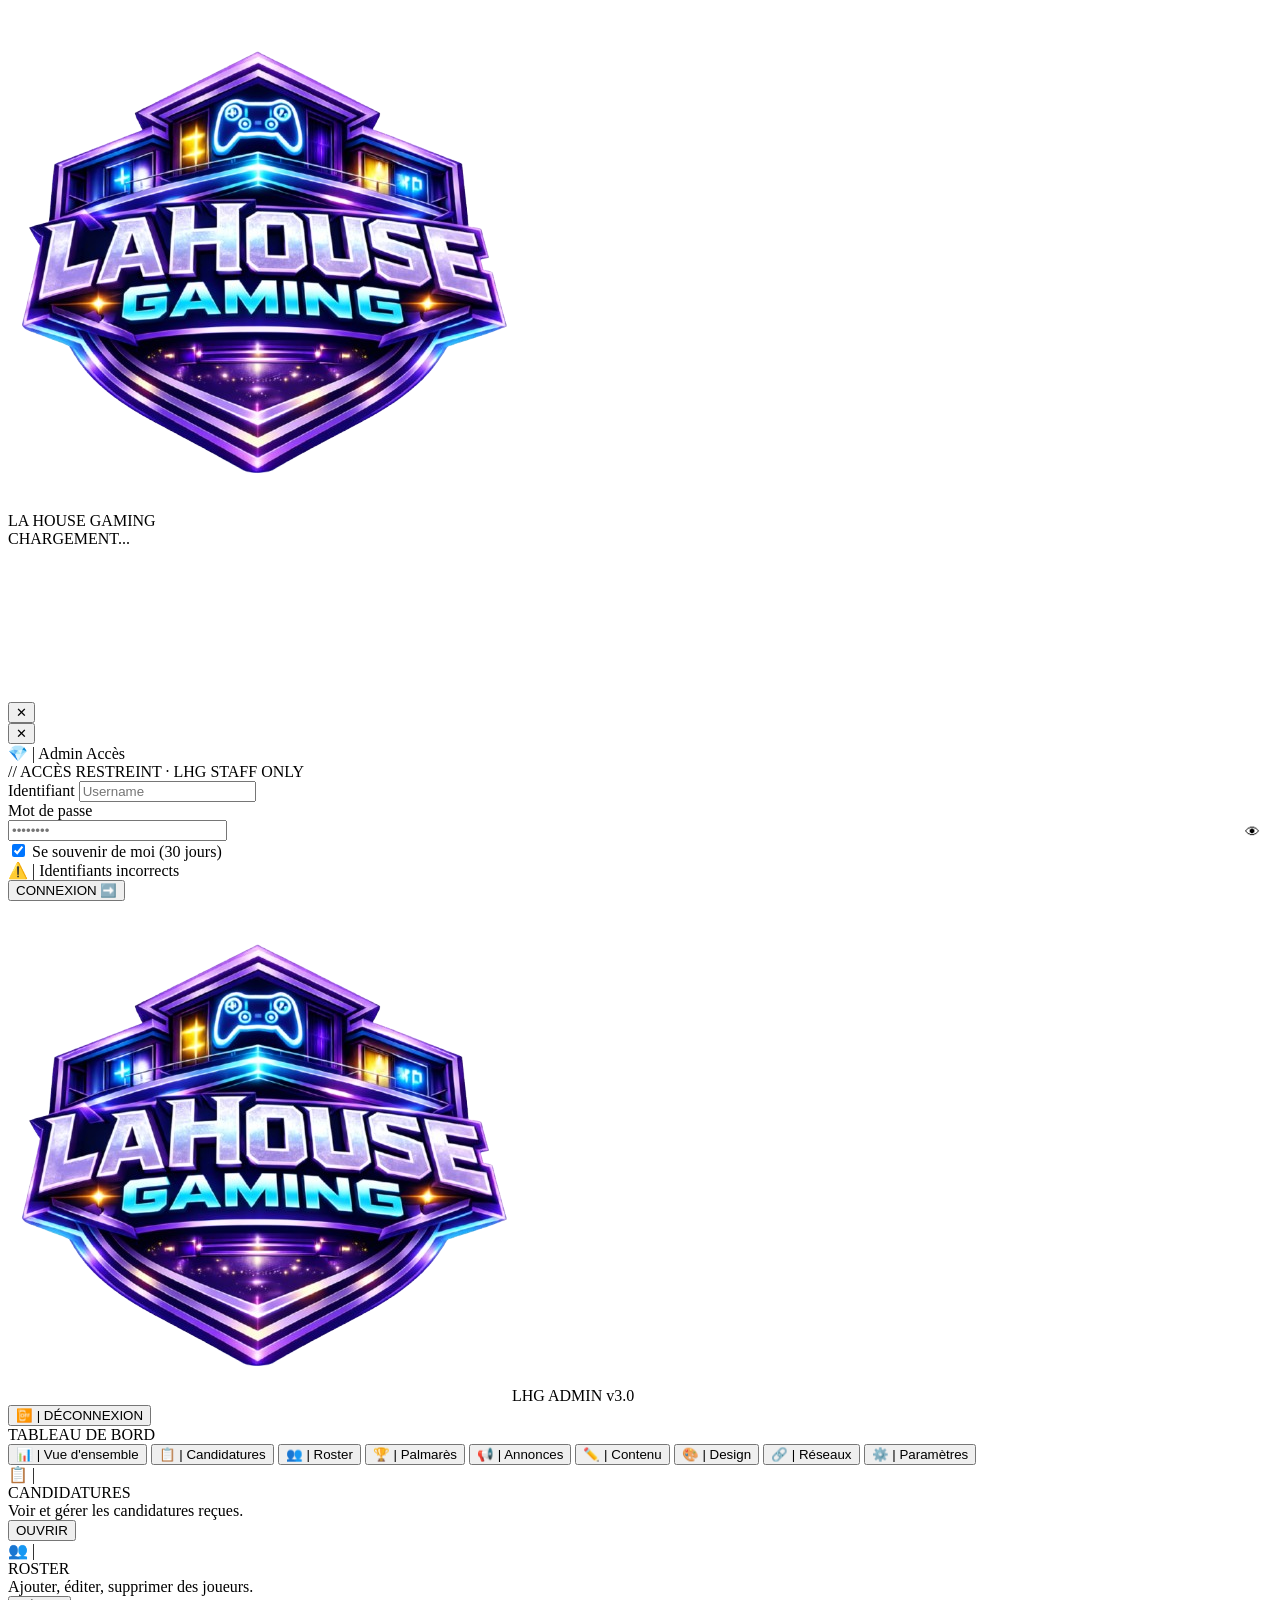
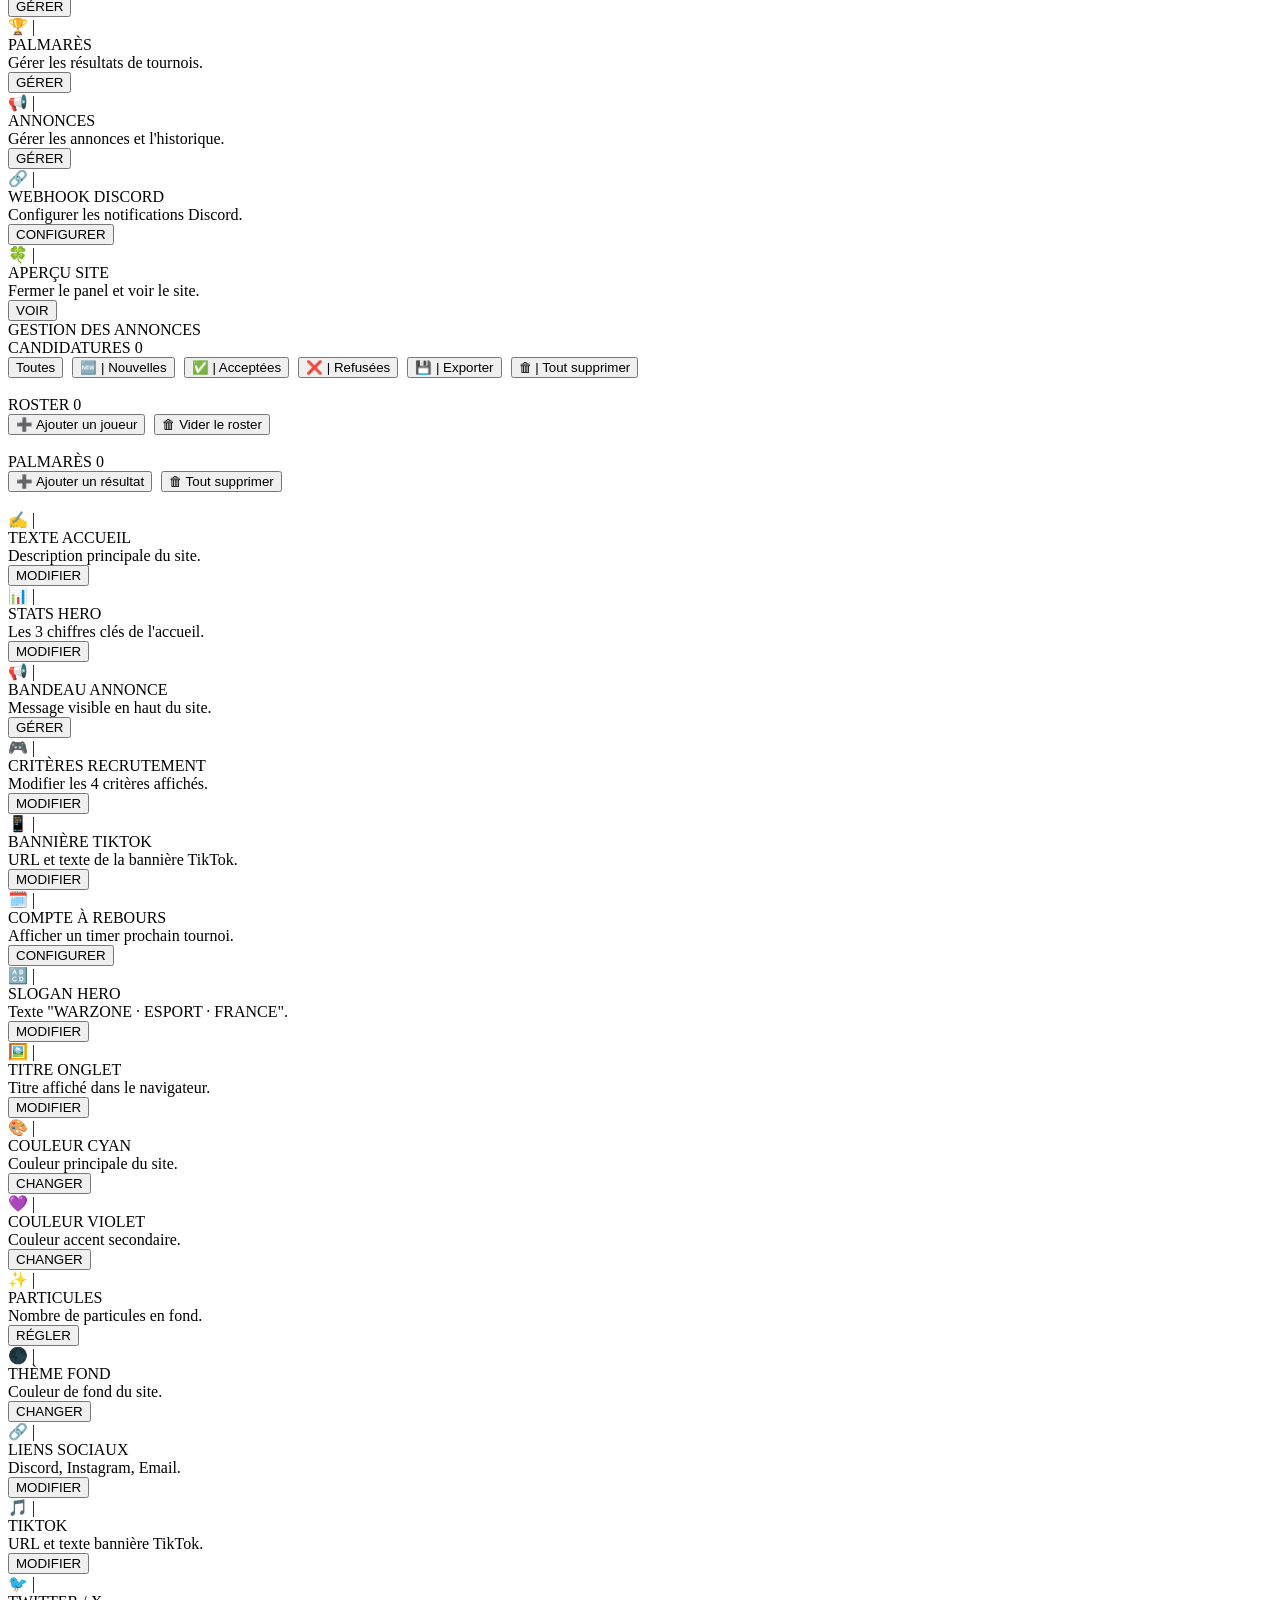
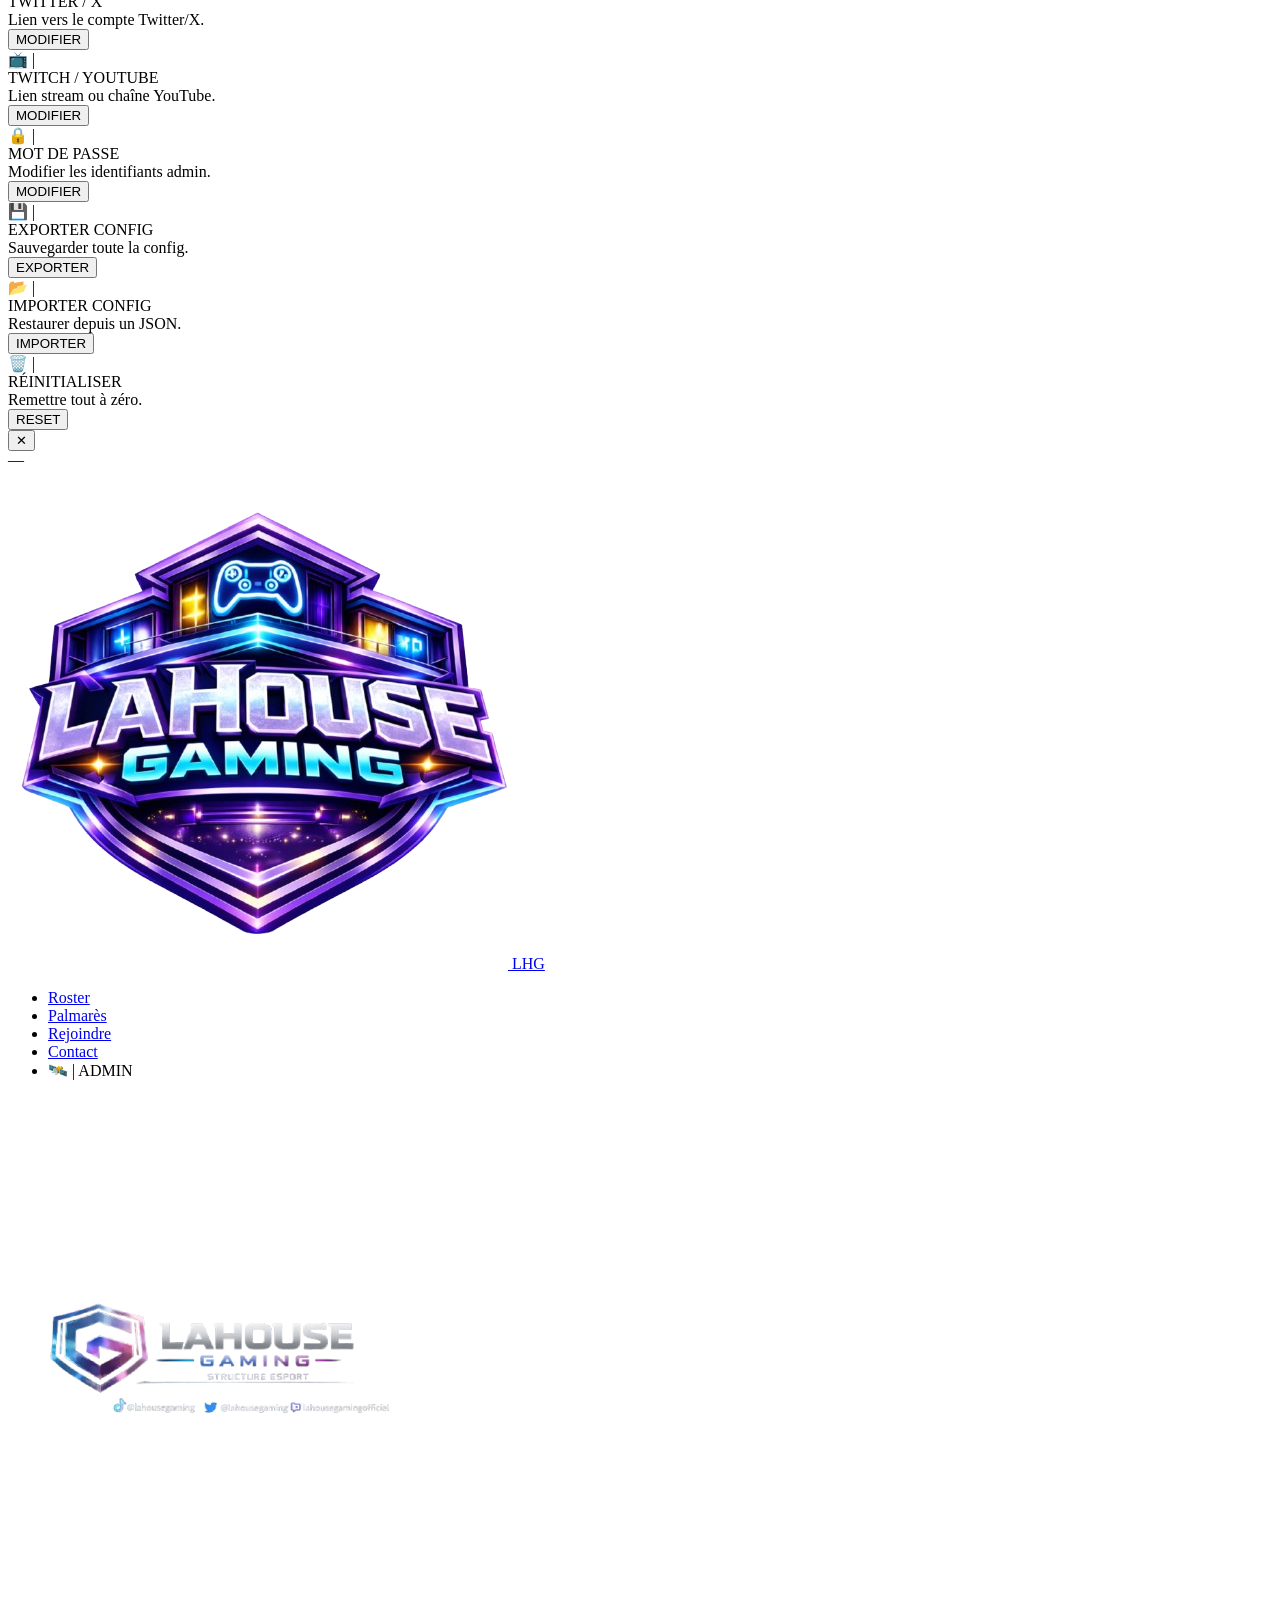
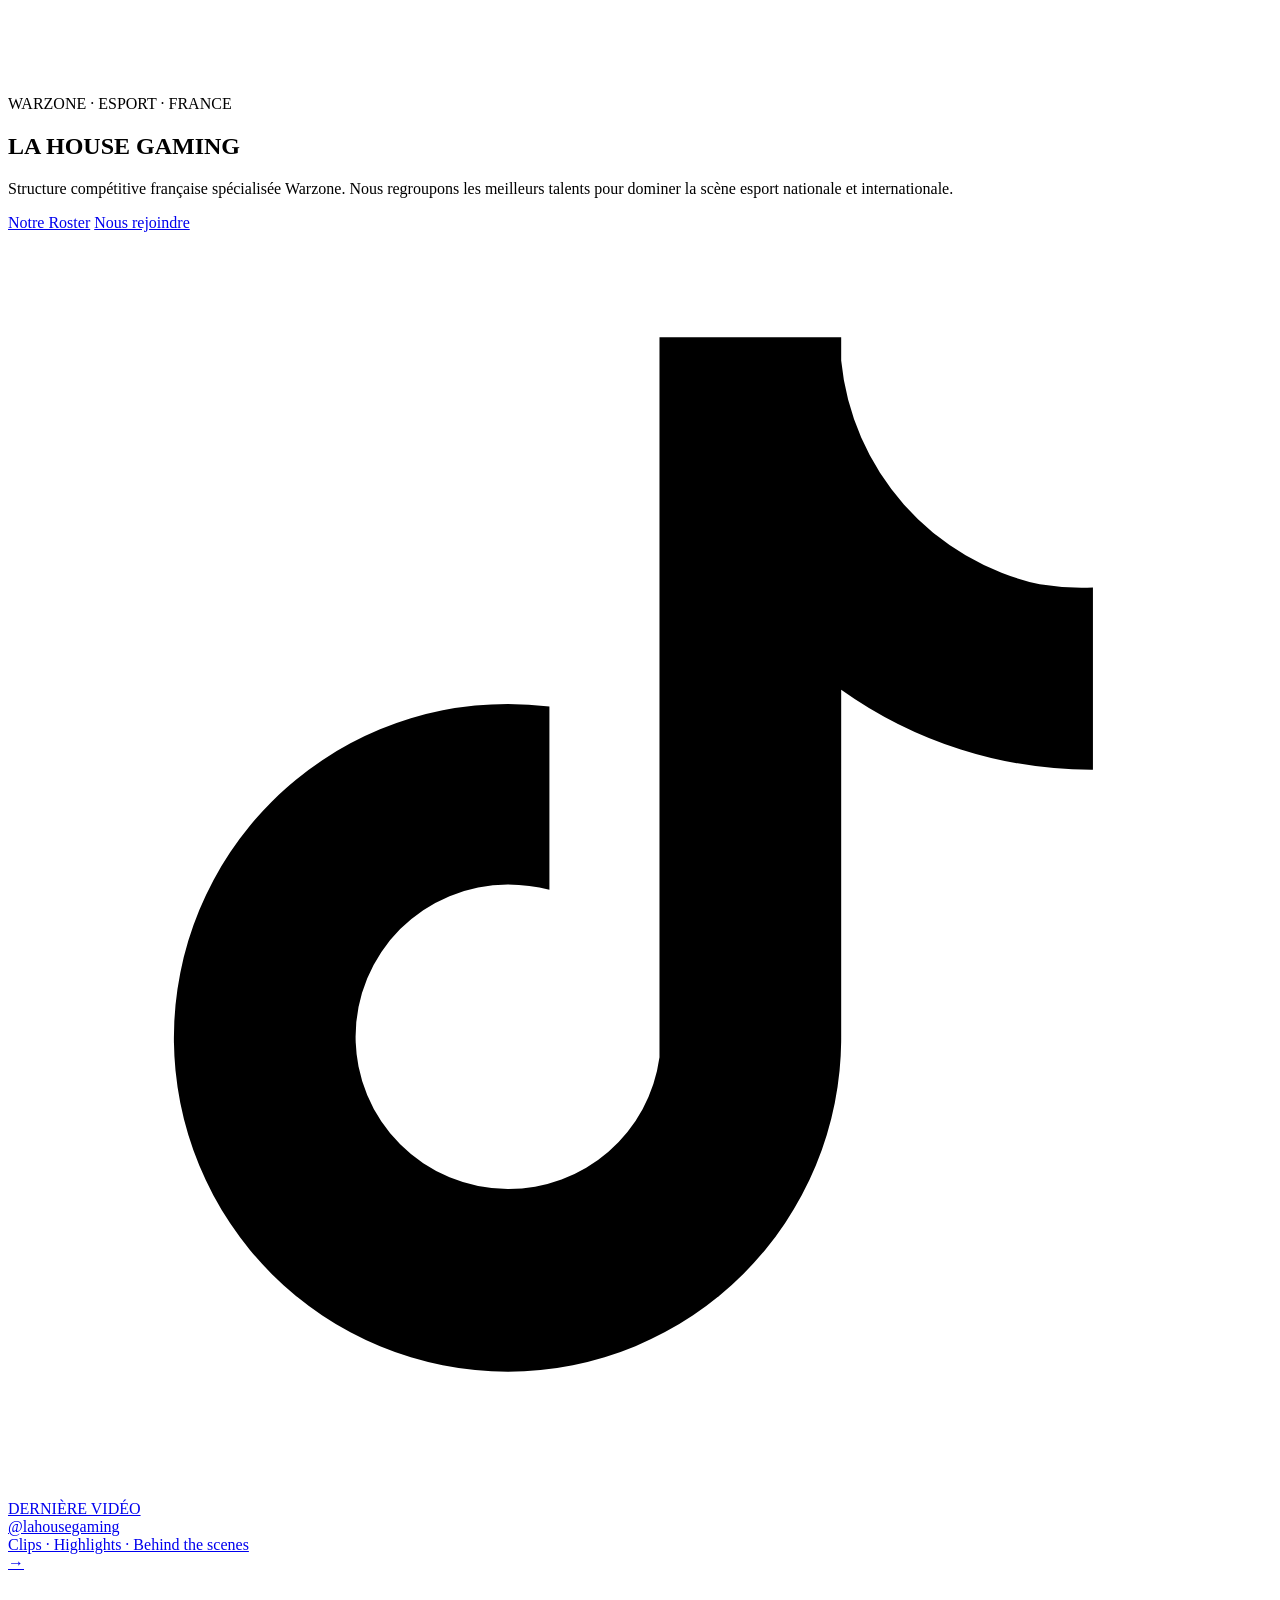
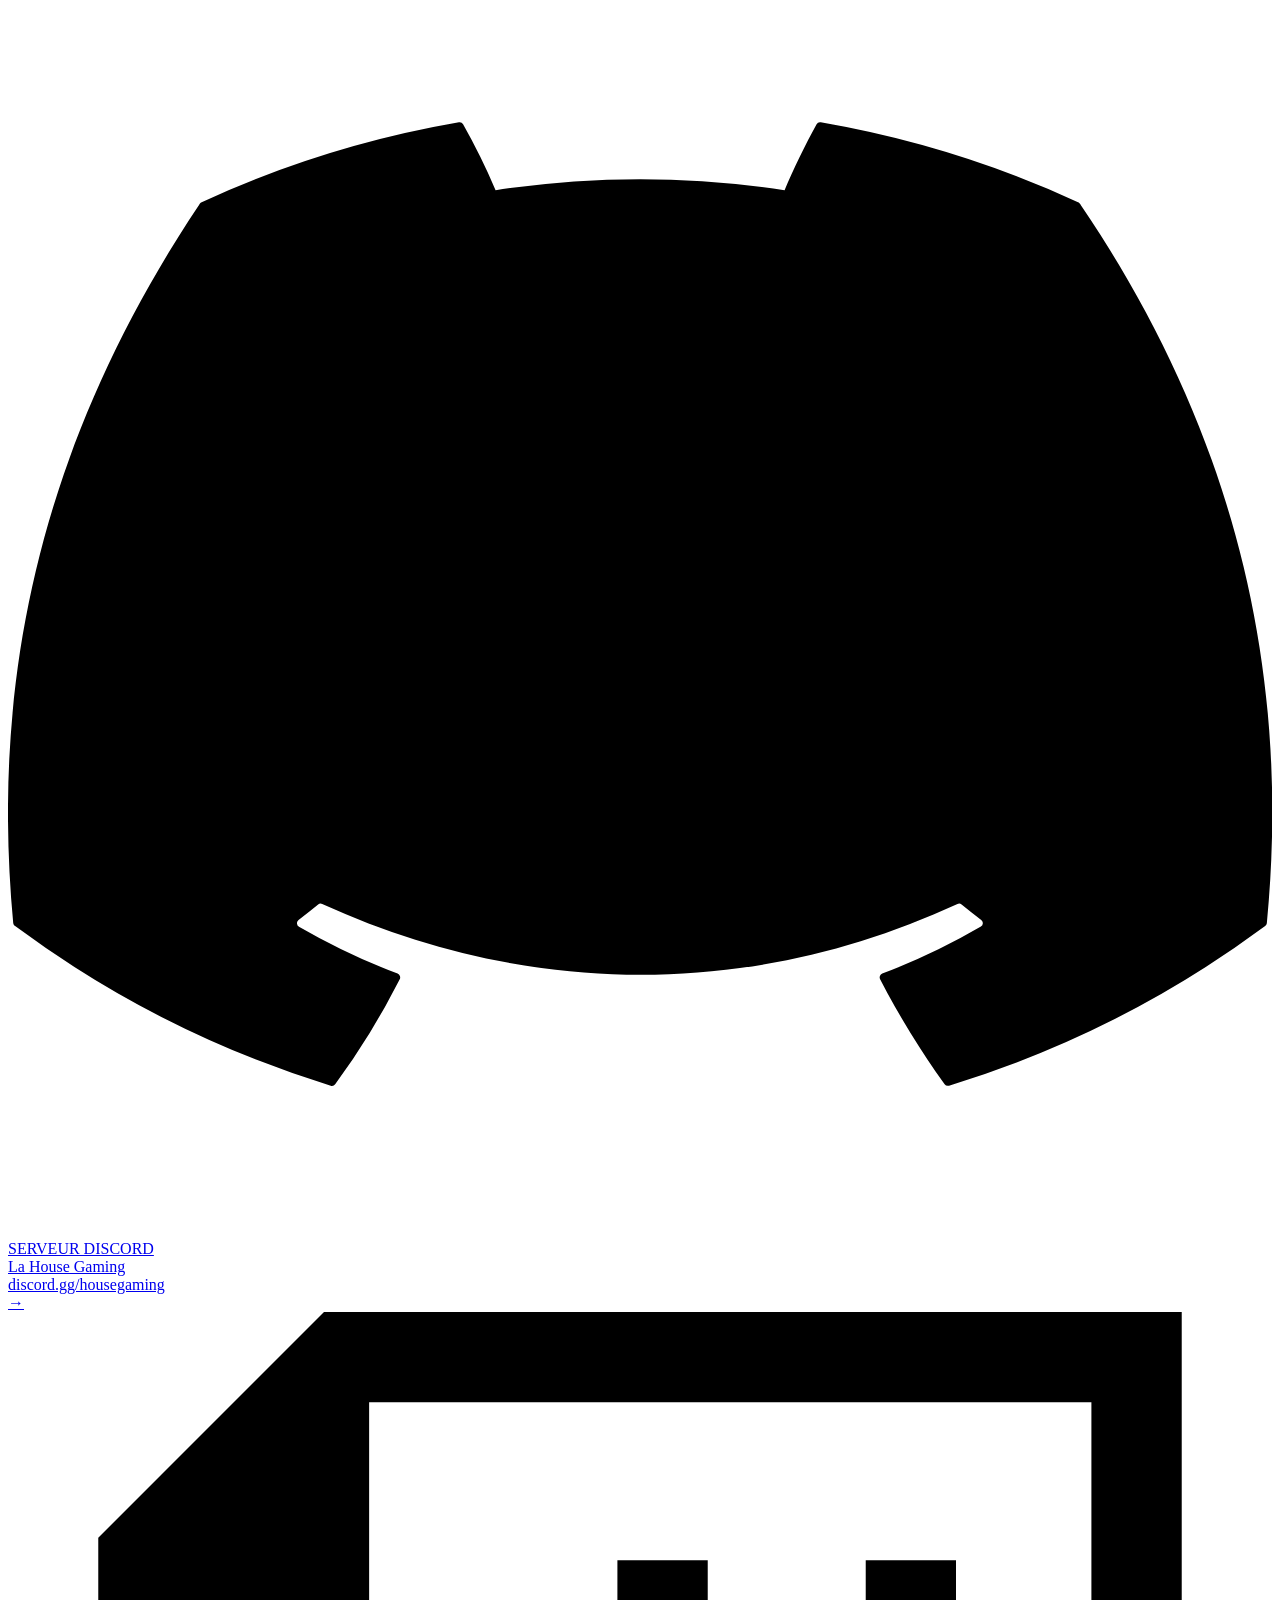
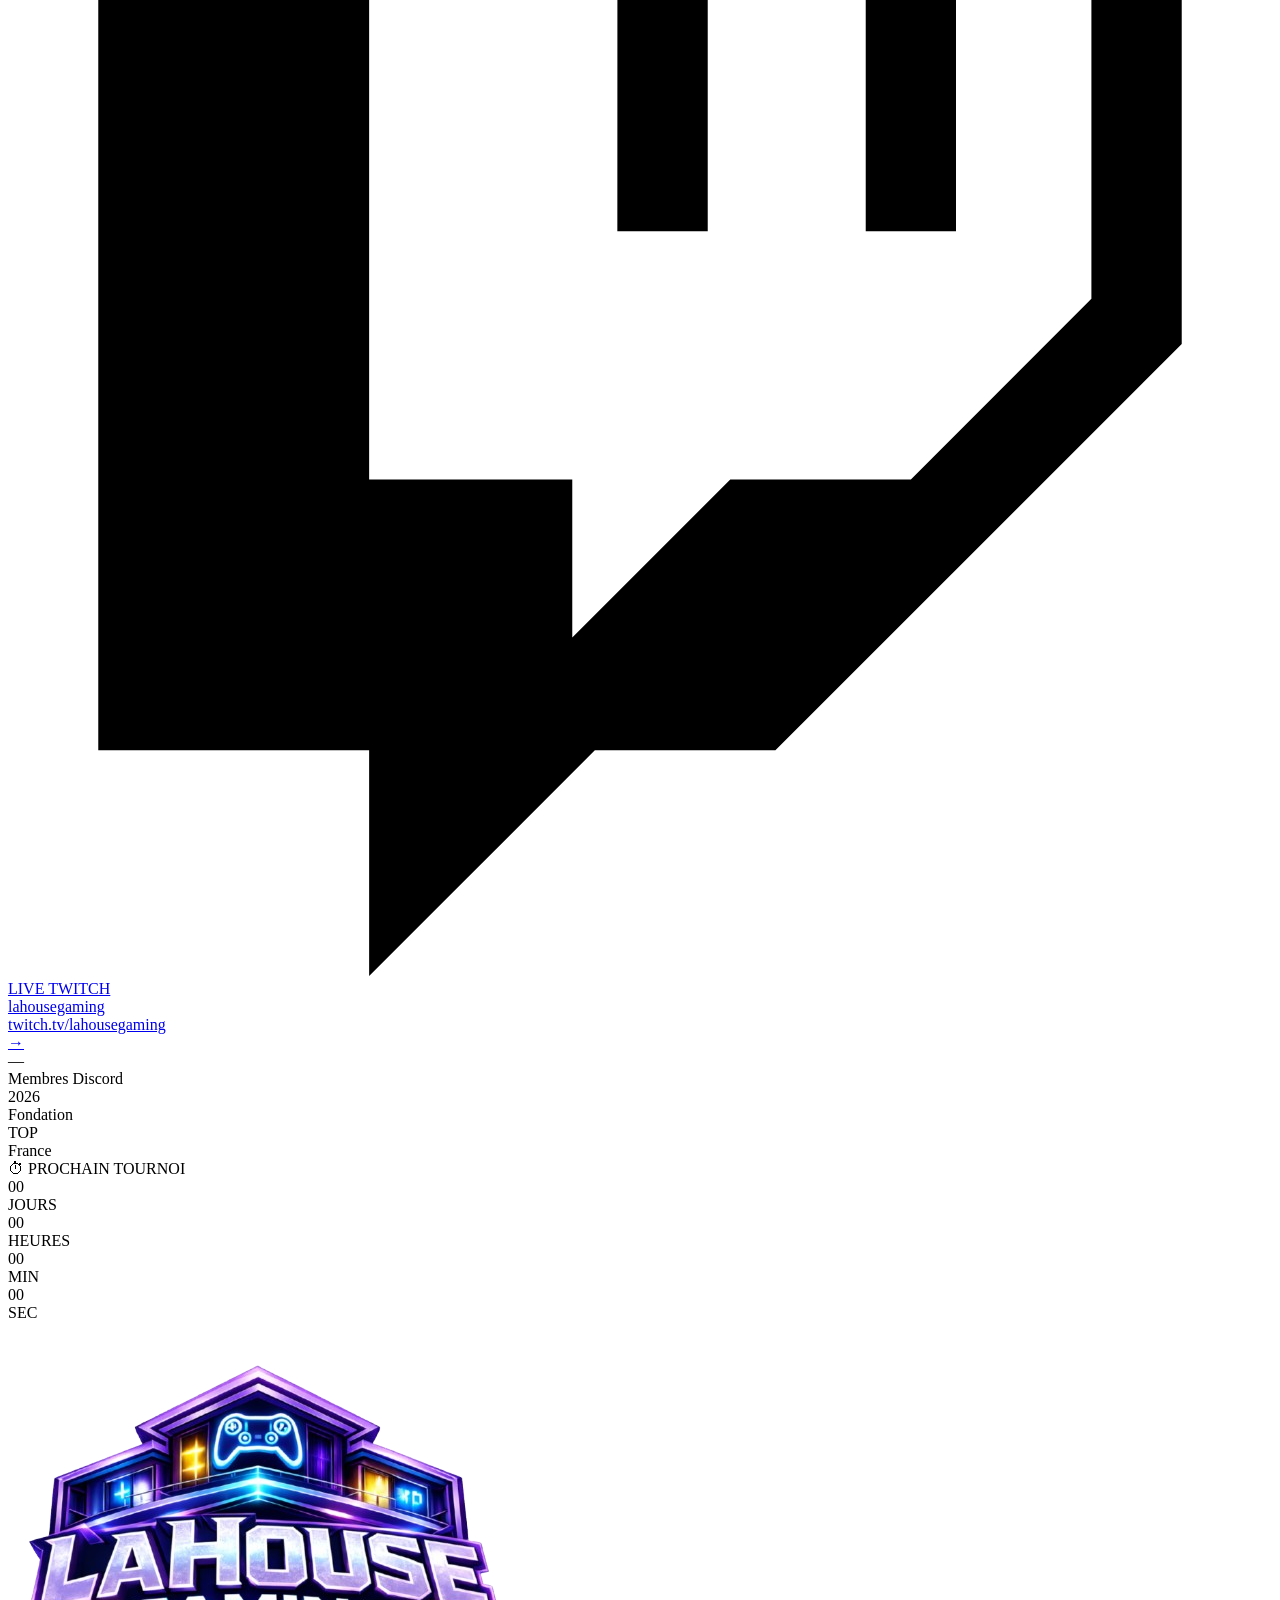
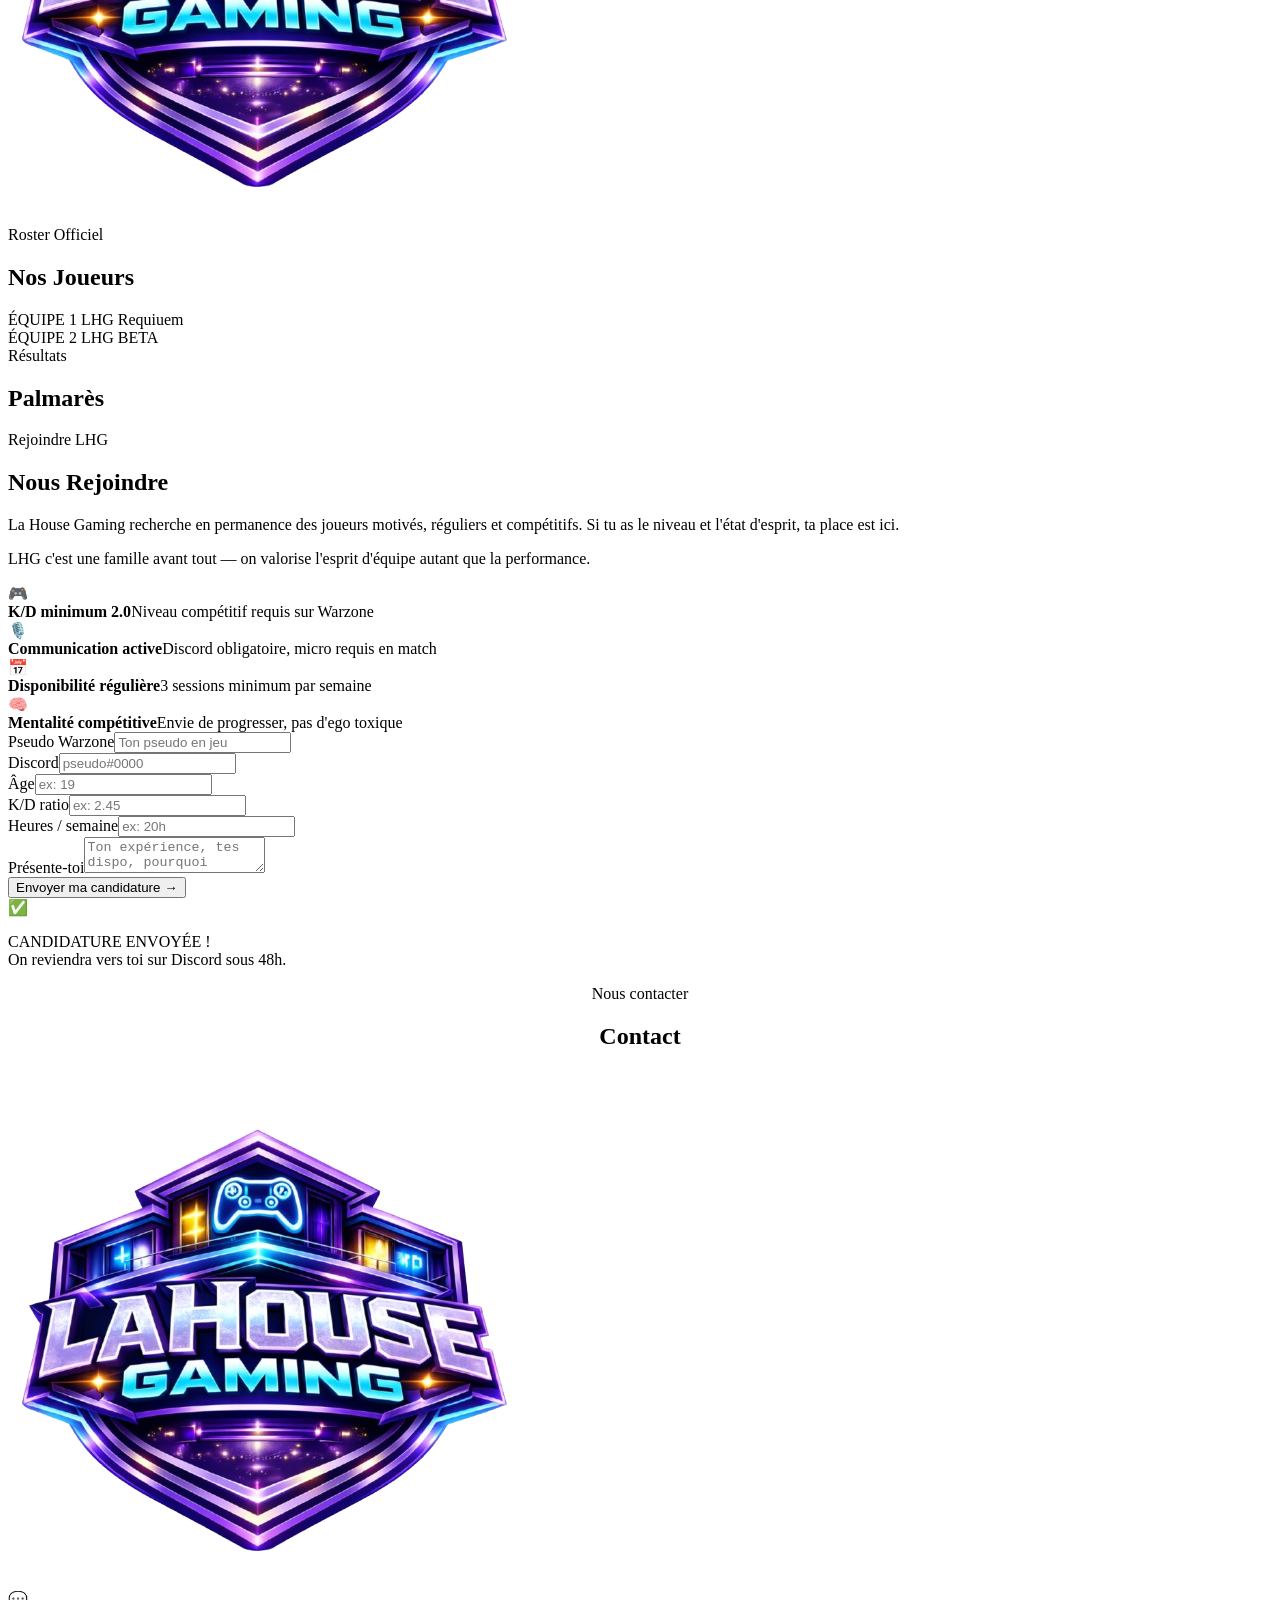
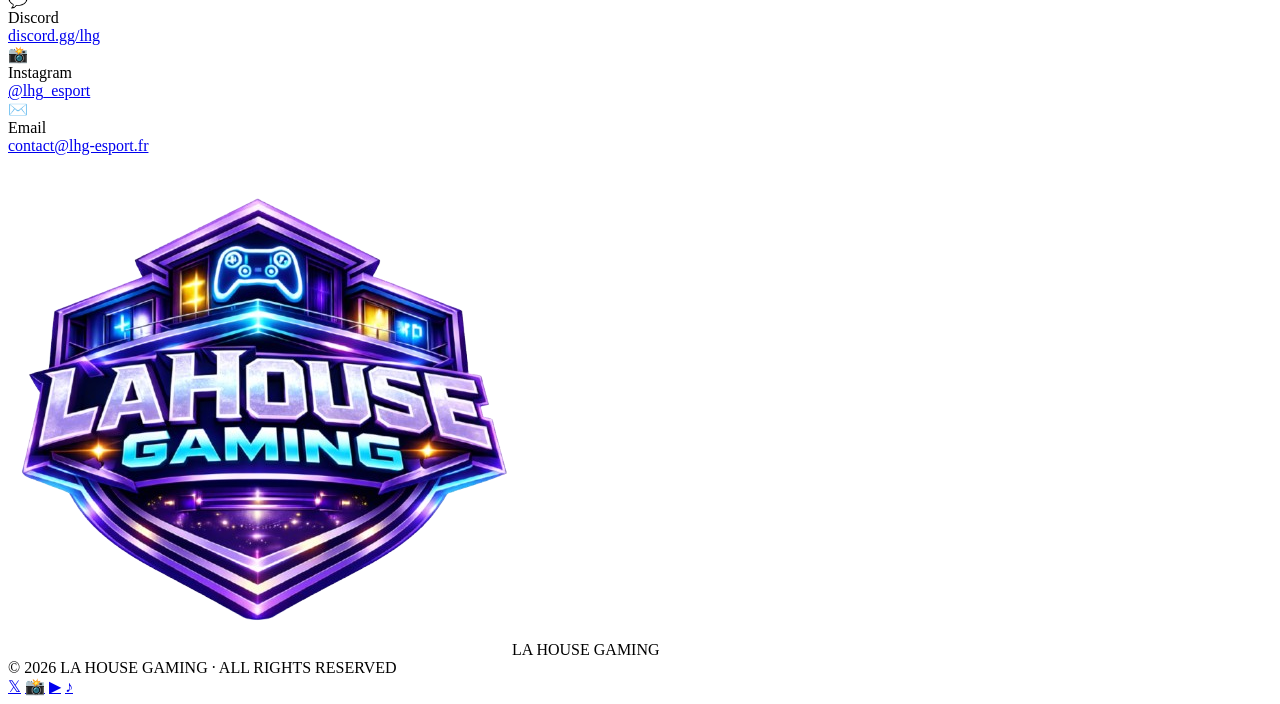
==== commit a768d777: "Update index.html" ====
--- a/index.html
+++ b/index.html
@@ -1,145 +1,233 @@
 <!DOCTYPE html>
 <html lang="fr">
 <head>
-<meta charset="UTF-8">
-<meta name="viewport" content="width=device-width, initial-scale=1.0">
-<title>La House Gaming | LHG — Structure Warzone Officielle</title>
-<link href="https://fonts.googleapis.com/css2?family=Orbitron:wght@400;600;700;900&family=Rajdhani:wght@300;400;500;600;700&family=Share+Tech+Mono&display=swap" rel="stylesheet">
-<link rel="stylesheet" href="styles.css">
+  <meta charset="UTF-8">
+  <meta name="viewport" content="width=device-width, initial-scale=1.0">
+  <title>La House Gaming | LHG — Structure Warzone Officielle</title>
+  <!-- Favicon LHG — utilise ton logo depuis le dossier images/ -->
+  <link rel="icon" type="image/png" href="images/logo.png">
+  <link rel="shortcut icon" type="image/png" href="images/logo.png">
+  <link rel="apple-touch-icon" href="images/logo.png">
+  <link href="https://fonts.googleapis.com/css2?family=Orbitron:wght@400;600;700;900&family=Rajdhani:wght@300;400;500;600;700&family=Share+Tech+Mono&display=swap" rel="stylesheet">
+  <link rel="stylesheet" href="css/style.css">
+  <link rel="stylesheet" href="css/admin.css">
 </head>
 <body>
 
-<!-- CURSOR -->
-<div id="cur"></div>
-<div id="cur-ring"></div>
-<canvas id="pc"></canvas>
+<!-- ══════════════════════════════
+     INTRO / SPLASH SCREEN
+══════════════════════════════ -->
+<div id="intro">
+  <div id="intro-grid"></div>
+  <div id="intro-scan"></div>
+  <div id="intro-rings">
+    <div class="i-ring"></div>
+    <div class="i-ring"></div>
+    <div class="i-ring"></div>
+  </div>
+  <div id="intro-logo">
+    <img src="images/logo.png" alt="LHG">
+    <div id="intro-title">
+      <span class="i-la">LA</span>
+      <span class="i-house">HOUSE</span>
+      <span class="i-gaming">GAMING</span>
+    </div>
+    <div id="intro-bar-wrap">
+      <div id="intro-bar-bg"><div id="intro-bar-fill"></div></div>
+      <div id="intro-bar-label">CHARGEMENT...</div>
+    </div>
+  </div>
+</div>
+
+<!-- CANVAS PARTICULES -->
+<canvas id="ptc"></canvas>
+
+<!-- TOAST -->
 <div id="toast"></div>
 
-<!-- ANNONCE BAR -->
-<div id="ann"><button class="ann-close" onclick="closeAnn()">✕</button><span id="ann-txt"></span></div>
-
-<!-- ════════════ ADMIN LOGIN (Alt+S) ════════════ -->
+<!-- NOTIFICATIONS TEMPS RÉEL -->
+<div id="notif-wrap"></div>
+<div id="ann">
+  <button class="ann-x" id="ann-close">✕</button>
+  <span id="ann-txt"></span>
+</div>
+
+<!-- ADMIN LOGIN -->
 <div id="adm-ov">
   <div id="adm-box">
-    <button class="ac" onclick="closeLogin()">✕</button>
-    <div class="at">⚙ ADMIN ACCESS</div>
+    <button class="ac" id="btn-close-login">✕</button>
+    <div class="at">💎 | Admin Accès</div>
     <div class="as">// ACCÈS RESTREINT · LHG STAFF ONLY</div>
-    <div class="afg"><label class="afl">Identifiant</label><input type="text" id="au" class="afi" placeholder="Username" autocomplete="off"></div>
-    <div class="afg"><label class="afl">Mot de passe</label><input type="password" id="apw" class="afi" placeholder="••••••••" autocomplete="off"></div>
-    <div id="adm-err">⚠ Identifiants incorrects</div>
-    <button class="abtn" onclick="doLogin()">CONNEXION →</button>
+    <div class="afg">
+      <label class="afl">Identifiant</label>
+      <input type="text" id="au" class="afi" placeholder="Username" autocomplete="username">
+    </div>
+    <div class="afg">
+      <label class="afl">Mot de passe</label>
+      <div style="position:relative">
+        <input type="password" id="apw" class="afi" placeholder="••••••••" autocomplete="current-password" style="padding-right:44px">
+        <button id="pw-toggle" type="button" style="position:absolute;right:12px;top:50%;transform:translateY(-50%);background:none;border:none;color:var(--dm);cursor:pointer;font-size:15px;padding:0;line-height:1">👁</button>
+      </div>
+    </div>
+    <div class="a-remember">
+      <label class="a-rem-lbl">
+        <input type="checkbox" id="a-rem" checked>
+        <span class="a-rem-box"></span>
+        <span>Se souvenir de moi (30 jours)</span>
+      </label>
+    </div>
+    <div id="adm-err">⚠️ | Identifiants incorrects</div>
+    <button class="abtn" id="btn-login">CONNEXION ➡️</button>
+    <div id="a-sess-status"></div>
   </div>
 </div>
 
 <!-- ════════════ ADMIN PANEL ════════════ -->
 <div id="adm-panel">
   <div class="apnav">
-    <div class="apbrand"><img src="images/logo.png" alt="LHG"><span class="apbrand-t">LHG ADMIN</span><span class="ap-badge">PANEL v2.0</span></div>
-    <button class="aplogt" onclick="logoutAdmin()">⏻ DÉCONNEXION</button>
-  </div>
+    <div class="apbrand">
+      <img src="images/logo.png" alt="LHG">
+      <span class="apbrand-t">LHG ADMIN</span>
+      <span class="ap-ver">v3.0</span>
+    </div>
+    <div class="ap-right">
+      <span id="sess-inf"></span>
+      <button class="aplogt" id="btn-logout">📴 | DÉCONNEXION</button>
+    </div>
+  </div>
+
   <div class="ap-body">
-    <div class="ap-top">
-      <div class="ap-top-t">TABLEAU DE BORD</div>
+    <div class="ap-hd">
+      <div class="ap-hd-t">TABLEAU DE BORD</div>
       <div class="ap-dt" id="ap-dt"></div>
     </div>
 
-    <!-- Tabs -->
+    <!-- TABS -->
     <div class="ap-tabs">
-      <button class="ap-tab active" onclick="switchTab('overview')">📊 | Vue d'ensemble</button>
-      <button class="ap-tab" onclick="switchTab('candidatures')">📋 | Candidatures</button>
-      <button class="ap-tab" onclick="switchTab('content')">✏️ | Contenu</button>
-      <button class="ap-tab" onclick="switchTab('design')">🎨 | Design</button>
-      <button class="ap-tab" onclick="switchTab('reseaux')">🔗 | Réseaux</button>
-      <button class="ap-tab" onclick="switchTab('settings')">⚙️ | Paramètres</button>
-    </div>
-
-    <!-- TAB: Overview -->
-    <div class="ap-tab-content active" id="tab-overview">
-      <div class="stats-grid" id="stats-grid"></div>
-      <div class="apgrid">
-        <div class="apc cc"><div class="apc-ico">📋 |</div><div class="apc-t">CANDIDATURES</div><div class="apc-d">Voir et gérer les candidatures reçues.</div><button class="apbtn c" onclick="switchTab('candidatures')">OUVRIR</button></div>
-        <div class="apc cg"><div class="apc-ico">📢 |</div><div class="apc-t">ANNONCE RAPIDE</div><div class="apc-d">Publier un message en haut du site.</div><button class="apbtn g" onclick="openM('annonce')">PUBLIER</button></div>
-        <div class="apc cv"><div class="apc-ico">👀  |</div><div class="apc-t">APERÇU SITE</div><div class="apc-d">Fermer le panel et voir le site public.</div><button class="apbtn v" onclick="closePanel()">VOIR LE SITE</button></div>
-        <div class="apc cg"><div class="apc-ico">📥 |</div><div class="apc-t">EXPORTER CANDIDATURES</div><div class="apc-d">Télécharger toutes les candidatures en JSON.</div><button class="apbtn g" onclick="exportCands()">EXPORTER</button></div>
-      </div>
-    </div>
-
-    <!-- TAB: Candidatures -->
-    <div class="ap-tab-content" id="tab-candidatures">
-      <div class="ap-st">CANDIDATURES REÇUES <span class="ap-cb" id="c-badge">0</span></div>
-      <div style="display:flex;gap:10px;margin-bottom:20px;flex-wrap:wrap">
-        <button class="apbtn c" onclick="filterCands('all')">Toutes</button>
-        <button class="apbtn c" onclick="filterCands('new')">🆕 | Nouvelles</button>
-        <button class="apbtn c" onclick="filterCands('ok')">✅ | Acceptées</button>
-        <button class="apbtn c" onclick="filterCands('ko')">❌ | Refusées</button>
-        <button class="apbtn g" onclick="exportCands()">💾 | Exporter JSON</button>
-        <button class="apbtn r" onclick="openM('delallcands')">🗑 | Tout supprimer</button>
-      </div>
-      <div id="c-wrap"></div>
-    </div>
-
-    <!-- TAB: Contenu -->
-    <div class="ap-tab-content" id="tab-content">
-      <div class="apgrid">
-        <div class="apc cv"><div class="apc-ico">✍️ |</div><div class="apc-t">TEXTE D'ACCUEIL</div><div class="apc-d">Modifier la description principale du site.</div><button class="apbtn v" onclick="openM('desc')">MODIFIER</button></div>
-        <div class="apc cc"><div class="apc-ico">👥 |</div><div class="apc-t">AJOUTER JOUEUR</div><div class="apc-d">Ajouter un joueur au roster officiel.</div><button class="apbtn c" onclick="openM('roster')">AJOUTER</button></div>
-        <div class="apc cg"><div class="apc-ico">🏆 |</div><div class="apc-t">AJOUTER RÉSULTAT</div><div class="apc-d">Nouveau résultat dans le palmarès.</div><button class="apbtn g" onclick="openM('palmares')">AJOUTER</button></div>
-        <div class="apc cv"><div class="apc-ico">📢 |</div><div class="apc-t">BANDEAU ANNONCE</div><div class="apc-d">Message visible en haut de toutes les pages.</div><button class="apbtn v" onclick="openM('annonce')">GÉRER</button></div>
-        <div class="apc cc"><div class="apc-ico">📊 |</div><div class="apc-t">STATS HERO</div><div class="apc-d">Modifier les 3 chiffres clés affichés en accueil.</div><button class="apbtn c" onclick="openM('herostats')">MODIFIER</button></div>
-        <div class="apc cg"><div class="apc-ico">🎮 |</div><div class="apc-t">CRITÈRES RECRUTEMENT</div><div class="apc-d">Changer le K/D minimum et les critères affichés.</div><button class="apbtn g" onclick="openM('recrit')">MODIFIER</button></div>
-        <div class="apc cv"><div class="apc-ico">📱 |</div><div class="apc-t">LIEN TIKTOK</div><div class="apc-d">Mettre à jour l'URL du compte TikTok.</div><button class="apbtn v" onclick="openM('tiktok')">MODIFIER</button></div>
-        <div class="apc cc"><div class="apc-ico">🗓️ |</div><div class="apc-t">PROCHAIN TOURNOI</div><div class="apc-d">Afficher un compte à rebours sur le site.</div><button class="apbtn c" onclick="openM('countdown')">CONFIGURER</button></div>
-      </div>
-    </div>
-
-    <!-- TAB: Design -->
-    <div class="ap-tab-content" id="tab-design">
-      <div class="apgrid">
-        <div class="apc cv"><div class="apc-ico">🎨 |</div><div class="apc-t">COULEUR PRINCIPALE</div><div class="apc-d">Changer la couleur cyan du site en temps réel.</div><button class="apbtn v" onclick="openM('color1')">CHANGER</button></div>
-        <div class="apc cg"><div class="apc-ico">💜 |</div><div class="apc-t">COULEUR VIOLET</div><div class="apc-d">Modifier la couleur violet/accent secondaire.</div><button class="apbtn g" onclick="openM('color2')">CHANGER</button></div>
-        <div class="apc cc"><div class="apc-ico">✨ |</div><div class="apc-t">INTENSITÉ PARTICULES</div><div class="apc-d">Régler le nombre de particules en arrière-plan.</div><button class="apbtn c" onclick="openM('particles')">RÉGLER</button></div>
-        <div class="apc cv"><div class="apc-ico">🖼️ |</div><div class="apc-t">TITRE DU SITE</div><div class="apc-d">Modifier le titre affiché dans l'onglet du navigateur.</div><button class="apbtn v" onclick="openM('title')">MODIFIER</button></div>
-        <div class="apc cg"><div class="apc-ico">🌑 |</div><div class="apc-t">MODE SOMBRE/CLAIR</div><div class="apc-d">Basculer entre différents thèmes de fond.</div><button class="apbtn g" onclick="openM('theme')">CHANGER</button></div>
-        <div class="apc cc"><div class="apc-ico">🔠 |</div><div class="apc-t">SLOGAN HERO</div><div class="apc-d">Modifier le texte "WARZONE · ESPORT · FRANCE".</div><button class="apbtn c" onclick="openM('slogan')">MODIFIER</button></div>
-      </div>
-    </div>
-
-    <!-- TAB: Réseaux -->
-    <div class="ap-tab-content" id="tab-reseaux">
-      <div class="apgrid">
-        <div class="apc cv"><div class="apc-ico">🔗 |</div><div class="apc-t">LIENS SOCIAUX</div><div class="apc-d">Discord, Instagram, Email de contact.</div><button class="apbtn v" onclick="openM('socials')">MODIFIER</button></div>
-        <div class="apc cc"><div class="apc-ico">🎵 |</div><div class="apc-t">TIKTOK</div><div class="apc-d">URL et description de la bannière TikTok.</div><button class="apbtn c" onclick="openM('tiktok')">MODIFIER</button></div>
-        <div class="apc cg"><div class="apc-ico">🐦 |</div><div class="apc-t">TWITTER / X</div><div class="apc-d">Lien vers le compte Twitter/X de la structure.</div><button class="apbtn g" onclick="openM('twitter')">MODIFIER</button></div>
-        <div class="apc cv"><div class="apc-ico">📺 |</div><div class="apc-t">TWITCH / YOUTUBE</div><div class="apc-d">Lien vers le stream ou la chaîne YouTube.</div><button class="apbtn v" onclick="openM('stream')">MODIFIER</button></div>
-      </div>
-    </div>
-
-    <!-- TAB: Paramètres -->
-    <div class="ap-tab-content" id="tab-settings">
-      <div class="apgrid">
-        <div class="apc cg"><div class="apc-ico">🔒 | </div><div class="apc-t">MOT DE PASSE ADMIN</div><div class="apc-d">Modifier les identifiants de connexion.</div><button class="apbtn g" onclick="openM('pass')">MODIFIER</button></div>
-        <div class="apc cc"><div class="apc-ico">💾 |</div><div class="apc-t">SAUVEGARDER CONFIG</div><div class="apc-d">Exporter toute la configuration du site en JSON.</div><button class="apbtn c" onclick="exportConfig()">EXPORTER</button></div>
-        <div class="apc cv"><div class="apc-ico">📂 |</div><div class="apc-t">IMPORTER CONFIG</div><div class="apc-d">Restaurer une configuration depuis un fichier JSON.</div><button class="apbtn v" onclick="openM('import')">IMPORTER</button></div>
-        <div class="apc cr"><div class="apc-ico">🗑️ |</div><div class="apc-t">RÉINITIALISER</div><div class="apc-d">Remettre tout à zéro (irréversible).</div><button class="apbtn r" onclick="openM('reset')">RESET</button></div>
-      </div>
-    </div>
-
-  </div>
-</div>
-
-<!-- SUB MODAL -->
+      <button class="ap-tab active" data-tab="overview">📊 | Vue d'ensemble</button>
+      <button class="ap-tab" data-tab="cands">📋 | Candidatures <span id="notif-badge" style="display:none;background:#f87171;color:#fff;font-size:9px;padding:2px 6px;border-radius:10px;margin-left:4px;font-family:'Share Tech Mono',monospace"></span></button>
+      <button class="ap-tab" data-tab="roster-mgr">👥 | Roster</button>
+      <button class="ap-tab" data-tab="palm-mgr">🏆 | Palmarès</button>
+      <button class="ap-tab" data-tab="annonces">📢 | Annonces</button>
+      <button class="ap-tab" data-tab="content">✏️ | Contenu</button>
+      <button class="ap-tab" data-tab="design">🎨 | Design</button>
+      <button class="ap-tab" data-tab="reseaux">🔗 | Réseaux</button>
+      <button class="ap-tab" data-tab="settings">⚙️ | Paramètres</button>
+    </div>
+
+    <!-- TAB: VUE D'ENSEMBLE -->
+    <div class="ap-tc active" id="tab-overview">
+      <div class="sg" id="stats-grid"></div>
+      <div class="apg">
+        <div class="apc cc"><div class="apc-ico">📋 |</div><div class="apc-t">CANDIDATURES</div><div class="apc-d">Voir et gérer les candidatures reçues.</div><button class="apb c" onclick="switchTab('cands')">OUVRIR</button></div>
+        <div class="apc cv"><div class="apc-ico">👥 |</div><div class="apc-t">ROSTER</div><div class="apc-d">Ajouter, éditer, supprimer des joueurs.</div><button class="apb v" onclick="switchTab('roster-mgr')">GÉRER</button></div>
+        <div class="apc cg"><div class="apc-ico">🏆 |</div><div class="apc-t">PALMARÈS</div><div class="apc-d">Gérer les résultats de tournois.</div><button class="apb g" onclick="switchTab('palm-mgr')">GÉRER</button></div>
+        <div class="apc cv"><div class="apc-ico">📢 |</div><div class="apc-t">ANNONCES</div><div class="apc-d">Gérer les annonces et l'historique.</div><button class="apb v" onclick="switchTab('annonces')">GÉRER</button></div>
+        <div class="apc cg"><div class="apc-ico">🔗 |</div><div class="apc-t">WEBHOOK DISCORD</div><div class="apc-d">Configurer les notifications Discord.</div><button class="apb g" onclick="openModal('webhook')">CONFIGURER</button></div>
+        <div class="apc cv"><div class="apc-ico">🍀 |</div><div class="apc-t">APERÇU SITE</div><div class="apc-d">Fermer le panel et voir le site.</div><button class="apb v" onclick="closePanel()">VOIR</button></div>
+      </div>
+    </div>
+
+    <!-- TAB: ANNONCES -->
+    <div class="ap-tc" id="tab-annonces">
+      <div class="ap-sh">GESTION DES ANNONCES</div>
+      <div id="annonces-wrap"></div>
+    </div>
+
+    <!-- TAB: CANDIDATURES -->
+    <div class="ap-tc" id="tab-cands">
+      <div class="ap-sh">CANDIDATURES <span class="ap-bdg" id="c-bdg">0</span></div>
+      <div style="display:flex;gap:9px;margin-bottom:18px;flex-wrap:wrap">
+        <button class="apb c" onclick="setCandFilter('all')">Toutes</button>
+        <button class="apb c" onclick="setCandFilter('new')">🆕 | Nouvelles</button>
+        <button class="apb c" onclick="setCandFilter('ok')">✅ | Acceptées</button>
+        <button class="apb c" onclick="setCandFilter('ko')">❌ | Refusées</button>
+        <button class="apb g" onclick="exportCands()">💾 | Exporter</button>
+        <button class="apb r" onclick="openModal('del-all-cands')">🗑 | Tout supprimer</button>
+      </div>
+      <div id="cands-wrap"></div>
+    </div>
+
+    <!-- TAB: ROSTER MANAGER -->
+    <div class="ap-tc" id="tab-roster-mgr">
+      <div class="ap-sh">ROSTER <span class="ap-bdg" id="roster-bdg">0</span></div>
+      <div style="display:flex;gap:9px;margin-bottom:18px;flex-wrap:wrap">
+        <button class="apb c" onclick="openModal('add-player')">➕ Ajouter un joueur</button>
+        <button class="apb r" onclick="openModal('del-all-roster')">🗑 Vider le roster</button>
+      </div>
+      <div id="roster-tbl"></div>
+    </div>
+
+    <!-- TAB: PALMARES MANAGER -->
+    <div class="ap-tc" id="tab-palm-mgr">
+      <div class="ap-sh">PALMARÈS <span class="ap-bdg" id="palm-bdg">0</span></div>
+      <div style="display:flex;gap:9px;margin-bottom:18px;flex-wrap:wrap">
+        <button class="apb g" onclick="openModal('add-palm')">➕ Ajouter un résultat</button>
+        <button class="apb r" onclick="openModal('del-all-palm')">🗑 Tout supprimer</button>
+      </div>
+      <div id="palm-tbl"></div>
+    </div>
+
+    <!-- TAB: CONTENU -->
+    <div class="ap-tc" id="tab-content">
+      <div class="apg">
+        <div class="apc cv"><div class="apc-ico">✍️ |</div><div class="apc-t">TEXTE ACCUEIL</div><div class="apc-d">Description principale du site.</div><button class="apb v" onclick="openModal('desc')">MODIFIER</button></div>
+        <div class="apc cc"><div class="apc-ico">📊 |</div><div class="apc-t">STATS HERO</div><div class="apc-d">Les 3 chiffres clés de l'accueil.</div><button class="apb c" onclick="openModal('herostats')">MODIFIER</button></div>
+        <div class="apc cv"><div class="apc-ico">📢 |</div><div class="apc-t">BANDEAU ANNONCE</div><div class="apc-d">Message visible en haut du site.</div><button class="apb v" onclick="openModal('annonce')">GÉRER</button></div>
+        <div class="apc cg"><div class="apc-ico">🎮 |</div><div class="apc-t">CRITÈRES RECRUTEMENT</div><div class="apc-d">Modifier les 4 critères affichés.</div><button class="apb g" onclick="openModal('recrit')">MODIFIER</button></div>
+        <div class="apc cv"><div class="apc-ico">📱 |</div><div class="apc-t">BANNIÈRE TIKTOK</div><div class="apc-d">URL et texte de la bannière TikTok.</div><button class="apb v" onclick="openModal('tiktok')">MODIFIER</button></div>
+        <div class="apc cc"><div class="apc-ico">🗓️ |</div><div class="apc-t">COMPTE À REBOURS</div><div class="apc-d">Afficher un timer prochain tournoi.</div><button class="apb c" onclick="openModal('countdown')">CONFIGURER</button></div>
+        <div class="apc cg"><div class="apc-ico">🔠 |</div><div class="apc-t">SLOGAN HERO</div><div class="apc-d">Texte "WARZONE · ESPORT · FRANCE".</div><button class="apb g" onclick="openModal('slogan')">MODIFIER</button></div>
+        <div class="apc cv"><div class="apc-ico">🖼️ |</div><div class="apc-t">TITRE ONGLET</div><div class="apc-d">Titre affiché dans le navigateur.</div><button class="apb v" onclick="openModal('page-title')">MODIFIER</button></div>
+      </div>
+    </div>
+
+    <!-- TAB: DESIGN -->
+    <div class="ap-tc" id="tab-design">
+      <div class="apg">
+        <div class="apc cv"><div class="apc-ico">🎨 |</div><div class="apc-t">COULEUR CYAN</div><div class="apc-d">Couleur principale du site.</div><button class="apb v" onclick="openModal('color1')">CHANGER</button></div>
+        <div class="apc cg"><div class="apc-ico">💜 |</div><div class="apc-t">COULEUR VIOLET</div><div class="apc-d">Couleur accent secondaire.</div><button class="apb g" onclick="openModal('color2')">CHANGER</button></div>
+        <div class="apc cc"><div class="apc-ico">✨ |</div><div class="apc-t">PARTICULES</div><div class="apc-d">Nombre de particules en fond.</div><button class="apb c" onclick="openModal('particles')">RÉGLER</button></div>
+        <div class="apc cg"><div class="apc-ico">🌑 |</div><div class="apc-t">THÈME FOND</div><div class="apc-d">Couleur de fond du site.</div><button class="apb g" onclick="openModal('theme')">CHANGER</button></div>
+      </div>
+    </div>
+
+    <!-- TAB: RÉSEAUX -->
+    <div class="ap-tc" id="tab-reseaux">
+      <div class="apg">
+        <div class="apc cv"><div class="apc-ico">🔗 |</div><div class="apc-t">LIENS SOCIAUX</div><div class="apc-d">Discord, Instagram, Email.</div><button class="apb v" onclick="openModal('socials')">MODIFIER</button></div>
+        <div class="apc cc"><div class="apc-ico">🎵 |</div><div class="apc-t">TIKTOK</div><div class="apc-d">URL et texte bannière TikTok.</div><button class="apb c" onclick="openModal('tiktok')">MODIFIER</button></div>
+        <div class="apc cg"><div class="apc-ico">🐦 |</div><div class="apc-t">TWITTER / X</div><div class="apc-d">Lien vers le compte Twitter/X.</div><button class="apb g" onclick="openModal('twitter')">MODIFIER</button></div>
+        <div class="apc cv"><div class="apc-ico">📺 |</div><div class="apc-t">TWITCH / YOUTUBE</div><div class="apc-d">Lien stream ou chaîne YouTube.</div><button class="apb v" onclick="openModal('stream')">MODIFIER</button></div>
+      </div>
+    </div>
+
+    <!-- TAB: PARAMÈTRES -->
+    <div class="ap-tc" id="tab-settings">
+      <div class="apg">
+        <div class="apc cg"><div class="apc-ico">🔒 |</div><div class="apc-t">MOT DE PASSE</div><div class="apc-d">Modifier les identifiants admin.</div><button class="apb g" onclick="openModal('pass')">MODIFIER</button></div>
+        <div class="apc cc"><div class="apc-ico">💾 |</div><div class="apc-t">EXPORTER CONFIG</div><div class="apc-d">Sauvegarder toute la config.</div><button class="apb c" onclick="exportConfig()">EXPORTER</button></div>
+        <div class="apc cv"><div class="apc-ico">📂 |</div><div class="apc-t">IMPORTER CONFIG</div><div class="apc-d">Restaurer depuis un JSON.</div><button class="apb v" onclick="openModal('import')">IMPORTER</button></div>
+        <div class="apc cr"><div class="apc-ico">🗑️ |</div><div class="apc-t">RÉINITIALISER</div><div class="apc-d">Remettre tout à zéro.</div><button class="apb r" onclick="openModal('reset')">RESET</button></div>
+      </div>
+    </div>
+
+  </div><!-- /ap-body -->
+</div><!-- /adm-panel -->
+
+<!-- MODAL -->
 <div id="ap-mod">
-  <div class="apmbox">
-    <button class="apmc" onclick="closeM()">✕</button>
-    <div class="apmt" id="apm-t">—</div>
-    <div id="apm-b"></div>
+  <div class="apmb">
+    <button class="apmx" id="btn-close-modal">✕</button>
+    <div class="apmt" id="modal-title">—</div>
+    <div id="modal-body"></div>
   </div>
 </div>
 
 <!-- ════════════ SITE PUBLIC ════════════ -->
 <nav id="main-nav">
   <a href="#hero" class="nav-brand">
-    <img src="images/logo.png" alt="LHG" class="nav-logo-img">
+    <img src="images/logo.png" alt="LHG" class="nav-logo-img" id="nav-logo">
     <span class="nav-wm">LHG</span>
   </a>
   <ul class="nav-links">
@@ -147,131 +235,234 @@
     <li><a href="#palmares">Palmarès</a></li>
     <li><a href="#recrutement">Rejoindre</a></li>
     <li><a href="#contact" class="nav-cta">Contact</a></li>
-    <li><div id="adm-badge" onclick="togglePanel()">⚙ ADMIN</div></li>
+    <li><div id="adm-badge">🛰️ | ADMIN</div></li>
   </ul>
 </nav>
 
+<!-- HERO -->
 <section id="hero">
-  <div class="h-banner"><img src="images/banniere.png" alt="LHG bannière"></div>
-  <div class="h-bg"></div><div class="h-grid"></div><div class="h-scan"></div>
+  <div class="h-banner"><img src="images/banniere.png" alt="LHG"></div>
+  <div class="h-bg"></div>
+  <div class="h-grid"></div>
+  <div class="h-scan"></div>
   <div class="h-inner max">
     <div>
-      <div class="h-eyebrow"><span class="dot"></span><span id="hero-slogan">WARZONE · ESPORT · FRANCE</span></div>
-      <h1 class="h-h1"><span class="h1a">LA</span><span class="h1b">HOUSE</span><span class="h1c">GAMING</span></h1>
+      <div class="h-eyebrow">
+        <span class="dot"></span>
+        <span id="hero-slogan">WARZONE · ESPORT · FRANCE</span>
+      </div>
+      <h1 class="h-h1">
+        <span class="h1a">LA</span>
+        <span class="h1b">HOUSE</span>
+        <span class="h1c">GAMING</span>
+      </h1>
       <p class="h-sub" id="hero-desc">Structure compétitive française spécialisée Warzone. Nous regroupons les meilleurs talents pour dominer la scène esport nationale et internationale.</p>
       <div class="h-btns">
         <a href="#roster" class="btn-p">Notre Roster</a>
         <a href="#recrutement" class="btn-g">Nous rejoindre</a>
       </div>
-      <!-- TIKTOK BANNER -->
+
+      <!-- TikTok Banner -->
       <div class="tt-wrap">
         <a id="tt-link" href="https://www.tiktok.com/@lahousegaming" target="_blank" rel="noopener" class="tt-ban">
-          <div class="tt-ico"><svg viewBox="0 0 24 24" xmlns="http://www.w3.org/2000/svg"><path d="M19.59 6.69a4.83 4.83 0 0 1-3.77-4.25V2h-3.45v13.67a2.89 2.89 0 0 1-2.88 2.5 2.89 2.89 0 0 1-2.89-2.89 2.89 2.89 0 0 1 2.89-2.89c.28 0 .54.04.79.1V9.01a6.32 6.32 0 0 0-.79-.05 6.34 6.34 0 0 0-6.34 6.34 6.34 6.34 0 0 0 6.34 6.34 6.34 6.34 0 0 0 6.33-6.34V8.69a8.18 8.18 0 0 0 4.78 1.52V6.75a4.85 4.85 0 0 1-1.01-.06z"/></svg></div>
+          <div class="tt-ico">
+            <svg viewBox="0 0 24 24"><path d="M19.59 6.69a4.83 4.83 0 0 1-3.77-4.25V2h-3.45v13.67a2.89 2.89 0 0 1-2.88 2.5 2.89 2.89 0 0 1-2.89-2.89 2.89 2.89 0 0 1 2.89-2.89c.28 0 .54.04.79.1V9.01a6.32 6.32 0 0 0-.79-.05 6.34 6.34 0 0 0-6.34 6.34 6.34 6.34 0 0 0 6.34 6.34 6.34 6.34 0 0 0 6.33-6.34V8.69a8.18 8.18 0 0 0 4.78 1.52V6.75a4.85 4.85 0 0 1-1.01-.06z"/></svg>
+          </div>
           <div class="tt-info">
             <div class="tt-live">DERNIÈRE VIDÉO</div>
-            <div class="tt-name" id="tt-name">@lahousegaming</div>
-            <div class="tt-desc" id="tt-desc">Clips · Highlights · Behind the scenes</div>
-          </div>
-          <div class="tt-ph"></div>
+            <div class="tt-nm" id="tt-name">@lahousegaming</div>
+            <div class="tt-ds" id="tt-desc">Clips · Highlights · Behind the scenes</div>
+          </div>
           <div class="tt-arr">→</div>
         </a>
-      </div>
-      <div class="h-stats" id="hero-stats-el">
-        <div class="hst"><div class="hst-n" id="hs1n">12+</div><div class="hst-l" id="hs1l">Joueurs</div></div>
+
+        <!-- Bannière Discord -->
+        <a id="social-discord" href="https://discord.gg/housegaming" target="_blank" rel="noopener" class="social-ban discord">
+          <div class="social-ico">
+            <svg viewBox="0 0 24 24"><path d="M20.317 4.37a19.791 19.791 0 0 0-4.885-1.515.074.074 0 0 0-.079.037c-.21.375-.444.864-.608 1.25a18.27 18.27 0 0 0-5.487 0 12.64 12.64 0 0 0-.617-1.25.077.077 0 0 0-.079-.037A19.736 19.736 0 0 0 3.677 4.37a.07.07 0 0 0-.032.027C.533 9.046-.32 13.58.099 18.057c.002.022.015.045.036.059a19.9 19.9 0 0 0 5.993 3.03.078.078 0 0 0 .084-.028 14.09 14.09 0 0 0 1.226-1.994.076.076 0 0 0-.041-.106 13.107 13.107 0 0 1-1.872-.892.077.077 0 0 1-.008-.128 10.2 10.2 0 0 0 .372-.292.074.074 0 0 1 .077-.01c3.928 1.793 8.18 1.793 12.062 0a.074.074 0 0 1 .078.01c.12.098.246.198.373.292a.077.077 0 0 1-.006.127 12.299 12.299 0 0 1-1.873.892.077.077 0 0 0-.041.107c.36.698.772 1.362 1.225 1.993a.076.076 0 0 0 .084.028 19.839 19.839 0 0 0 6.002-3.03.077.077 0 0 0 .032-.054c.5-5.177-.838-9.674-3.549-13.66a.061.061 0 0 0-.031-.03z"/></svg>
+          </div>
+          <div class="social-info">
+            <div class="social-tag">SERVEUR DISCORD</div>
+            <div class="social-nm" id="social-discord-name">La House Gaming</div>
+            <div class="social-ds">discord.gg/housegaming</div>
+          </div>
+          <div class="social-arr">→</div>
+        </a>
+
+        <!-- Bannière Twitch -->
+        <a id="social-twitch" href="https://www.twitch.tv/lahousegaming" target="_blank" rel="noopener" class="social-ban twitch">
+          <div class="social-ico">
+            <svg viewBox="0 0 24 24"><path d="M11.571 4.714h1.715v5.143H11.57zm4.715 0H18v5.143h-1.714zM6 0L1.714 4.286v15.428h5.143V24l4.286-4.286h3.428L22.286 12V0zm14.571 11.143l-3.428 3.428h-3.429l-3 3v-3H6.857V1.714h13.714z"/></svg>
+          </div>
+          <div class="social-info">
+            <div class="social-tag">LIVE TWITCH</div>
+            <div class="social-nm" id="social-twitch-name">lahousegaming</div>
+            <div class="social-ds">twitch.tv/lahousegaming</div>
+          </div>
+          <div class="social-arr">→</div>
+        </a>
+      </div>
+
+      <!-- Stats -->
+      <div class="h-stats">
+        <div class="hst">
+          <div class="hst-n" id="hs1n">
+            <span id="discord-count">—</span>
+          </div>
+          <div class="hst-l" id="hs1l">Membres Discord</div>
+        </div>
         <div class="hst"><div class="hst-n" id="hs2n">2026</div><div class="hst-l" id="hs2l">Fondation</div></div>
         <div class="hst"><div class="hst-n" id="hs3n">TOP</div><div class="hst-l" id="hs3l">France</div></div>
       </div>
-      <!-- COUNTDOWN (hidden by default) -->
-      <div id="countdown-wrap" style="display:none;margin-top:24px;padding:16px 20px;background:rgba(13,10,26,.9);border:1px solid rgba(245,158,11,.3);max-width:480px;clip-path:polygon(0 0,calc(100% - 12px) 0,100% 12px,100% 100%,12px 100%,0 calc(100% - 12px))">
-        <div style="font-family:'Share Tech Mono',monospace;font-size:9px;letter-spacing:3px;color:var(--go);margin-bottom:10px" id="cd-label">⏱ PROCHAIN TOURNOI</div>
-        <div style="display:flex;gap:20px" id="cd-display">
-          <div style="text-align:center"><div style="font-family:'Orbitron',monospace;font-size:24px;font-weight:900;color:var(--go)" id="cd-d">00</div><div style="font-family:'Share Tech Mono',monospace;font-size:9px;color:var(--dm)">JOURS</div></div>
-          <div style="text-align:center"><div style="font-family:'Orbitron',monospace;font-size:24px;font-weight:900;color:var(--cy)" id="cd-h">00</div><div style="font-family:'Share Tech Mono',monospace;font-size:9px;color:var(--dm)">HEURES</div></div>
-          <div style="text-align:center"><div style="font-family:'Orbitron',monospace;font-size:24px;font-weight:900;color:var(--vb)" id="cd-m">00</div><div style="font-family:'Share Tech Mono',monospace;font-size:9px;color:var(--dm)">MIN</div></div>
-          <div style="text-align:center"><div style="font-family:'Orbitron',monospace;font-size:24px;font-weight:900;color:var(--wh)" id="cd-s">00</div><div style="font-family:'Share Tech Mono',monospace;font-size:9px;color:var(--dm)">SEC</div></div>
-        </div>
-      </div>
-    </div>
+
+      <!-- Countdown -->
+      <div id="cd-wrap">
+        <div class="cd-lbl" id="cd-lbl">⏱ PROCHAIN TOURNOI</div>
+        <div class="cd-nums">
+          <div class="cd-u"><div id="cd-d" style="color:var(--go)">00</div><div>JOURS</div></div>
+          <div class="cd-u"><div id="cd-h" style="color:var(--cy)">00</div><div>HEURES</div></div>
+          <div class="cd-u"><div id="cd-m" style="color:var(--vb)">00</div><div>MIN</div></div>
+          <div class="cd-u"><div id="cd-s" style="color:var(--wh)">00</div><div>SEC</div></div>
+        </div>
+      </div>
+    </div>
+
     <div class="h-right">
       <div class="logo-stage">
-        <div class="lr"></div><div class="lr"></div><div class="lr"></div>
-        <div class="lr-dots" id="rdots"></div>
-        <div class="logo-wrap"><img src="images/logo.png" alt="La House Gaming"></div>
+        <div class="lr"></div>
+        <div class="lr"></div>
+        <div class="lr"></div>
+        <div class="rdots" id="rdots"></div>
+        <div class="logo-wrap">
+          <img src="images/logo.png" alt="La House Gaming">
+        </div>
       </div>
     </div>
   </div>
 </section>
 <div class="divider"></div>
 
-<section id="roster"><div class="max">
-  <div class="sh"><div class="stag">Roster Officiel</div><h2 class="stit">Nos <span>Joueurs</span></h2><div class="sline"></div></div>
-  <div class="rgrid" id="roster-grid">
-    <div class="pc"><div class="pc-flag">🇫🇷</div><div class="pc-hex">IGL</div><div class="pc-role"></div><div class="pc-name">LHG Berloque</div><div class="pc-real"></div><div class="pc-kd"><span class="kl"></span><span class="kv"></span></div></div>
-    <div class="pc"><div class="pc-flag">🇫🇷</div><div class="pc-hex">FR</div><div class="pc-role"></div><div class="pc-name">LHG Flynners</div><div class="pc-real"></div><div class="pc-kd"><span class="kl"></span><span class="kv"></span></div></div>
-    <div class="pc"><div class="pc-flag">🇫🇷</div><div class="pc-hex">SP</div><div class="pc-role"></div><div class="pc-name">LHG Eryo</div><div class="pc-real"></div><div class="pc-kd"><span class="kl"></span><span class="kv"></span></div></div>
-    <div class="pc"><div class="pc-flag">🇫🇷</div><div class="pc-hex">SN</div><div class="pc-role"></div><div class="pc-name">LHG Avada</div><div class="pc-real"></div><div class="pc-kd"><span class="kl"></span><span class="kv"></span></div></div>
-    <div class="pc"><div class="pc-flag">🇫🇷</div><div class="pc-hex">SN</div><div class="pc-role"></div><div class="pc-name">LHG Se7en</div><div class="pc-real"></div><div class="pc-kd"><span class="kl"></span><span class="kv"></span></div></div>
-    <div class="pc"><div class="pc-flag">🇫🇷</div><div class="pc-hex">SN</div><div class="pc-role"></div><div class="pc-name">LHG Klaarq</div><div class="pc-real"></div><div class="pc-kd"><span class="kl"></span><span class="kv"></span></div></div>
-    <div class="pc" style="opacity:.4;border-style:dashed"><div class="pc-flag">❓</div><div class="pc-hex" style="color:var(--dm)">?</div><div class="pc-role">Poste ouvert</div><div class="pc-name" style="color:var(--dm)">RECRUTEMENT</div><div class="pc-real">Candidature ouverte</div><div class="pc-kd"><span class="kl">K/D</span><span class="kv" style="color:var(--dm)">???</span></div></div>
-  </div>
-</div></section>
+<!-- ROSTER -->
+<section id="roster">
+  <div class="max">
+    <div class="sh">
+      <div class="stag">Roster Officiel</div>
+      <h2 class="stit">Nos <span>Joueurs</span></h2>
+      <div class="sline"></div>
+    </div>
+    <!-- Équipe 1 -->
+    <div class="team-block" id="team-1-block">
+      <div class="team-label">
+        <span class="team-tag">ÉQUIPE 1</span>
+        <span class="team-name" id="team-1-name">LHG Requiuem</span>
+      </div>
+      <div class="rcard-grid" id="team-1-grid"></div>
+    </div>
+    <!-- Équipe 2 -->
+    <div class="team-block" id="team-2-block">
+      <div class="team-label">
+        <span class="team-tag">ÉQUIPE 2</span>
+        <span class="team-name" id="team-2-name">LHG BETA</span>
+      </div>
+      <div class="rcard-grid" id="team-2-grid"></div>
+    </div>
+  </div>
+</section>
 <div class="divider"></div>
 
-<section id="palmares"><div class="max">
-  <div class="sh"><div class="stag">Résultats</div><h2 class="stit"><span>Palmarès</span></h2><div class="sline"></div></div>
-  <div class="plist" id="palm-list">
-  </div>
-</div></section>
+<!-- PALMARÈS -->
+<section id="palmares">
+  <div class="max">
+    <div class="sh">
+      <div class="stag">Résultats</div>
+      <h2 class="stit"><span>Palmarès</span></h2>
+      <div class="sline"></div>
+    </div>
+    <div class="plist" id="palm-list"></div>
+  </div>
+</section>
 <div class="divider"></div>
 
-<section id="recrutement"><div class="max">
-  <div class="sh"><div class="stag">Rejoindre LHG</div><h2 class="stit">Nous <span>Rejoindre</span></h2><div class="sline"></div></div>
-  <div class="rgd">
-    <div class="ri">
-      <p>La House Gaming recherche en permanence des joueurs motivés, réguliers et compétitifs. Si tu as le niveau et l'état d'esprit, ta place est ici.</p>
-      <p>LHG c'est une famille avant tout — on valorise l'esprit d'équipe autant que la performance.</p>
-      <div class="rl">
-        <div class="rr"><div class="ric">🎮 |</div><div class="rt"><strong id="req1-t">K/D minimum 2.0</strong><span id="req1-d">Niveau compétitif requis sur Warzone</span></div></div>
-        <div class="rr"><div class="ric">🎙️ |</div><div class="rt"><strong id="req2-t">Communication active</strong><span id="req2-d">Discord obligatoire, micro requis en match</span></div></div>
-        <div class="rr"><div class="ric">📅 |</div><div class="rt"><strong id="req3-t">Disponibilité régulière</strong><span id="req3-d">3 sessions minimum par semaine</span></div></div>
-        <div class="rr"><div class="ric">🧠 |</div><div class="rt"><strong id="req4-t">Mentalité compétitive</strong><span id="req4-d">Envie de progresser, pas d'ego toxique</span></div></div>
-      </div>
-    </div>
-    <div>
-      <div class="rf" id="cand-form">
-        <div class="fg"><label class="fl">Pseudo Warzone</label><input type="text" class="fi" id="cf-p" placeholder="Ton pseudo en jeu"></div>
-        <div class="fg"><label class="fl">Discord</label><input type="text" class="fi" id="cf-d" placeholder="pseudo#0000"></div>
-        <div class="fg"><label class="fl">Âge</label><input type="text" class="fi" id="cf-a" placeholder="ex: 19"></div>
-        <div class="fg"><label class="fl">Rôle préféré</label><select class="fs" id="cf-r"><option value="">Sélectionne ton rôle</option><option>IGL / Capitaine</option><option>Fragger</option><option>Support</option><option>Sniper</option><option>Flex</option></select></div>
-        <div class="fg"><label class="fl">K/D ratio</label><input type="text" class="fi" id="cf-k" placeholder="ex: 2.45"></div>
-        <div class="fg"><label class="fl">Heures de jeu / semaine</label><input type="text" class="fi" id="cf-h" placeholder="ex: 20h"></div>
-        <div class="fg"><label class="fl">Présente-toi</label><textarea class="fta" id="cf-b" placeholder="Ton expérience, tes disponibilités, pourquoi LHG..."></textarea></div>
-        <button class="fsub" onclick="submitCand()">Envoyer ma candidature →</button>
-      </div>
-      <div id="cs"><div class="csi">✅ |</div><p>CANDIDATURE ENVOYÉE !<br>On reviendra vers toi sur Discord sous 48h.</p></div>
-    </div>
-  </div>
-</div></section>
+<!-- RECRUTEMENT -->
+<section id="recrutement">
+  <div class="max">
+    <div class="sh">
+      <div class="stag">Rejoindre LHG</div>
+      <h2 class="stit">Nous <span>Rejoindre</span></h2>
+      <div class="sline"></div>
+    </div>
+    <div class="rgd">
+      <div class="ri">
+        <p>La House Gaming recherche en permanence des joueurs motivés, réguliers et compétitifs. Si tu as le niveau et l'état d'esprit, ta place est ici.</p>
+        <p>LHG c'est une famille avant tout — on valorise l'esprit d'équipe autant que la performance.</p>
+        <div class="rl">
+          <div class="rr"><div class="ric">🎮</div><div class="rt"><strong id="req1-t">K/D minimum 2.0</strong><span id="req1-d">Niveau compétitif requis sur Warzone</span></div></div>
+          <div class="rr"><div class="ric">🎙️</div><div class="rt"><strong id="req2-t">Communication active</strong><span id="req2-d">Discord obligatoire, micro requis en match</span></div></div>
+          <div class="rr"><div class="ric">📅</div><div class="rt"><strong id="req3-t">Disponibilité régulière</strong><span id="req3-d">3 sessions minimum par semaine</span></div></div>
+          <div class="rr"><div class="ric">🧠</div><div class="rt"><strong id="req4-t">Mentalité compétitive</strong><span id="req4-d">Envie de progresser, pas d'ego toxique</span></div></div>
+        </div>
+      </div>
+      <div>
+        <div class="rf-form" id="cand-form">
+          <div class="fg"><label class="fl">Pseudo Warzone</label><input type="text" class="fi" id="cf-p" placeholder="Ton pseudo en jeu"></div>
+          <div class="fg"><label class="fl">Discord</label><input type="text" class="fi" id="cf-d" placeholder="pseudo#0000"></div>
+          <div class="fg"><label class="fl">Âge</label><input type="text" class="fi" id="cf-a" placeholder="ex: 19"></div>
+          <div class="fg"><label class="fl">K/D ratio</label><input type="text" class="fi" id="cf-k" placeholder="ex: 2.45"></div>
+          <div class="fg"><label class="fl">Heures / semaine</label><input type="text" class="fi" id="cf-h" placeholder="ex: 20h"></div>
+          <div class="fg"><label class="fl">Présente-toi</label><textarea class="fta" id="cf-b" placeholder="Ton expérience, tes dispo, pourquoi LHG..."></textarea></div>
+          <button class="fsub" id="cand-submit">Envoyer ma candidature →</button>
+        </div>
+        <div id="cand-ok">
+          <div class="csi">✅</div>
+          <p>CANDIDATURE ENVOYÉE !<br>On reviendra vers toi sur Discord sous 48h.</p>
+        </div>
+      </div>
+    </div>
+  </div>
+</section>
 <div class="divider"></div>
 
-<section id="contact"><div class="cwrap max">
-  <div class="sh" style="text-align:center;display:flex;flex-direction:column;align-items:center">
-    <div class="stag">Nous contacter</div><h2 class="stit"><span>Contact</span></h2><div class="sline" style="margin:18px auto 0"></div>
-  </div>
-  <div class="clogo"><img src="images/logo.png" alt="LHG"></div>
-  <div class="ccards">
-    <div class="cc"><div class="cc-ico">💬</div><div class="cc-type">Discord</div><div class="cc-val"><a href="#" id="lk-d">discord.gg/lahousegaming</a></div></div>
-    <div class="cc"><div class="cc-ico">📸</div><div class="cc-type">Instagram</div><div class="cc-val"><a href="#" id="lk-i">@lahousegaming</a></div></div>
-    <div class="cc"><div class="cc-ico">✉️</div><div class="cc-type">Email</div><div class="cc-val"><a href="#" id="lk-e">lahousegaming@gmail.com</a></div></div>
-  </div>
-</div></section>
-
+<!-- CONTACT -->
+<section id="contact">
+  <div class="cwrap max">
+    <div class="sh" style="text-align:center;display:flex;flex-direction:column;align-items:center">
+      <div class="stag">Nous contacter</div>
+      <h2 class="stit"><span>Contact</span></h2>
+      <div class="sline" style="margin:16px auto 0"></div>
+    </div>
+    <div class="clogo"><img src="images/logo.png" alt="LHG"></div>
+    <div class="ccards">
+      <div class="cc"><div class="cc-ico">💬</div><div class="cc-type">Discord</div><div class="cc-val"><a href="#" id="lk-d">discord.gg/lhg</a></div></div>
+      <div class="cc"><div class="cc-ico">📸</div><div class="cc-type">Instagram</div><div class="cc-val"><a href="#" id="lk-i">@lhg_esport</a></div></div>
+      <div class="cc"><div class="cc-ico">✉️</div><div class="cc-type">Email</div><div class="cc-val"><a href="#" id="lk-e">contact@lhg-esport.fr</a></div></div>
+    </div>
+  </div>
+</section>
+
+<!-- FOOTER -->
 <footer>
-  <div class="fb"><img src="images/logo.png" alt="LHG"><span class="fb-n">LA HOUSE GAMING</span></div>
-  <div class="fc">© 2026 LA HOUSE GAMING · ALL RIGHTS RESERVED · LHG ESPORT</div>
-  <div class="fso"><a class="sb" href="#" id="lk-tw">𝕏</a><a class="sb" href="#" id="lk-ig">📸</a><a class="sb" href="#" id="lk-yt">▶</a><a class="sb" href="#" id="lk-tk">♪</a></div>
+  <div class="fb">
+    <img src="images/logo.png" alt="LHG">
+    <span class="fb-n">LA HOUSE GAMING</span>
+  </div>
+  <div class="fc">© 2026 LA HOUSE GAMING · ALL RIGHTS RESERVED</div>
+  <div class="fso">
+    <a class="sb" href="#" id="lk-tw">𝕏</a>
+    <a class="sb" href="#" id="lk-ig">📸</a>
+    <a class="sb" href="#" id="lk-yt">▶</a>
+    <a class="sb" href="#" id="lk-tk">♪</a>
+  </div>
 </footer>
 
-<script src="app.js"></script>
+<!-- JS — ordre important : app.js en premier, puis roster.js, puis admin.js -->
+<script src="js/app.js"></script>
+<script src="js/roster.js"></script>
+<script src="js/admin.js"></script>
+<script>
+  /* Init final — appelé après que tous les scripts soient chargés */
+  renderRosterDOM();
+  renderPalmDOM();
+</script>
+
 </body>
 </html>
